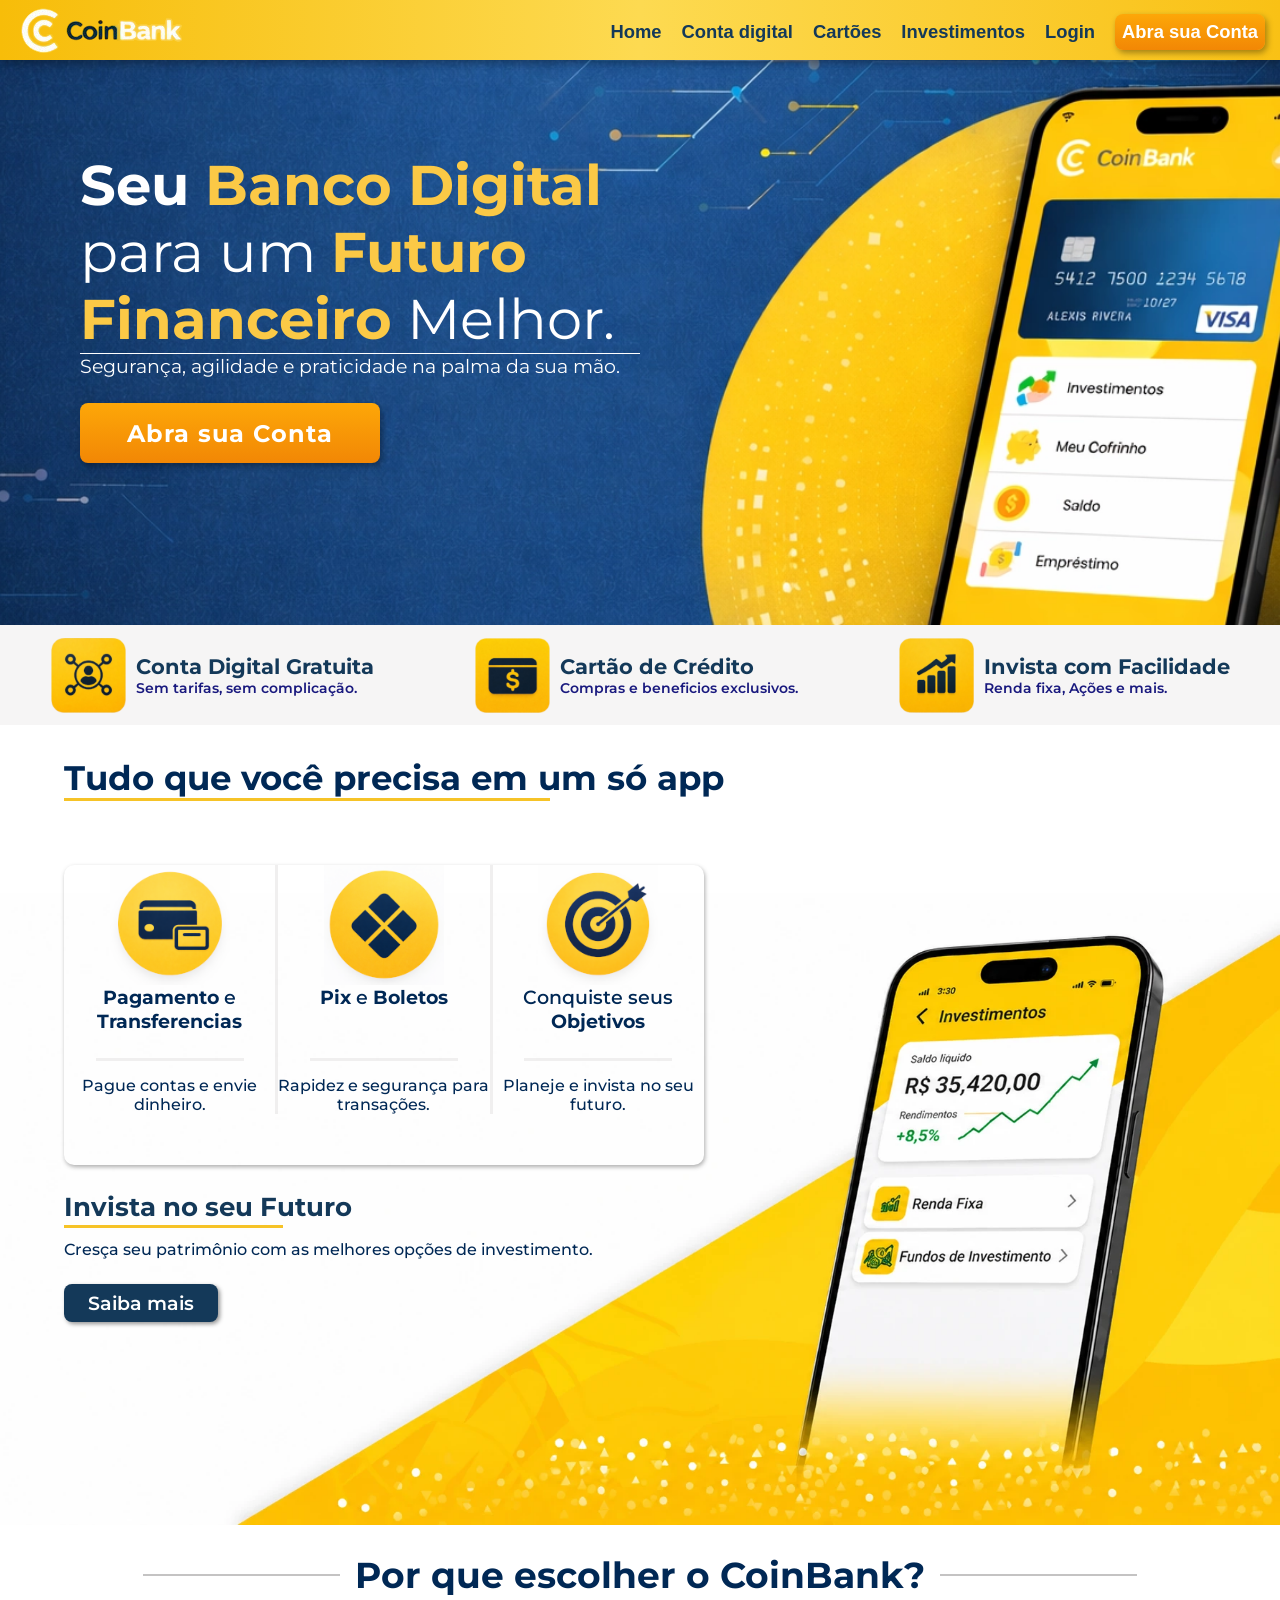
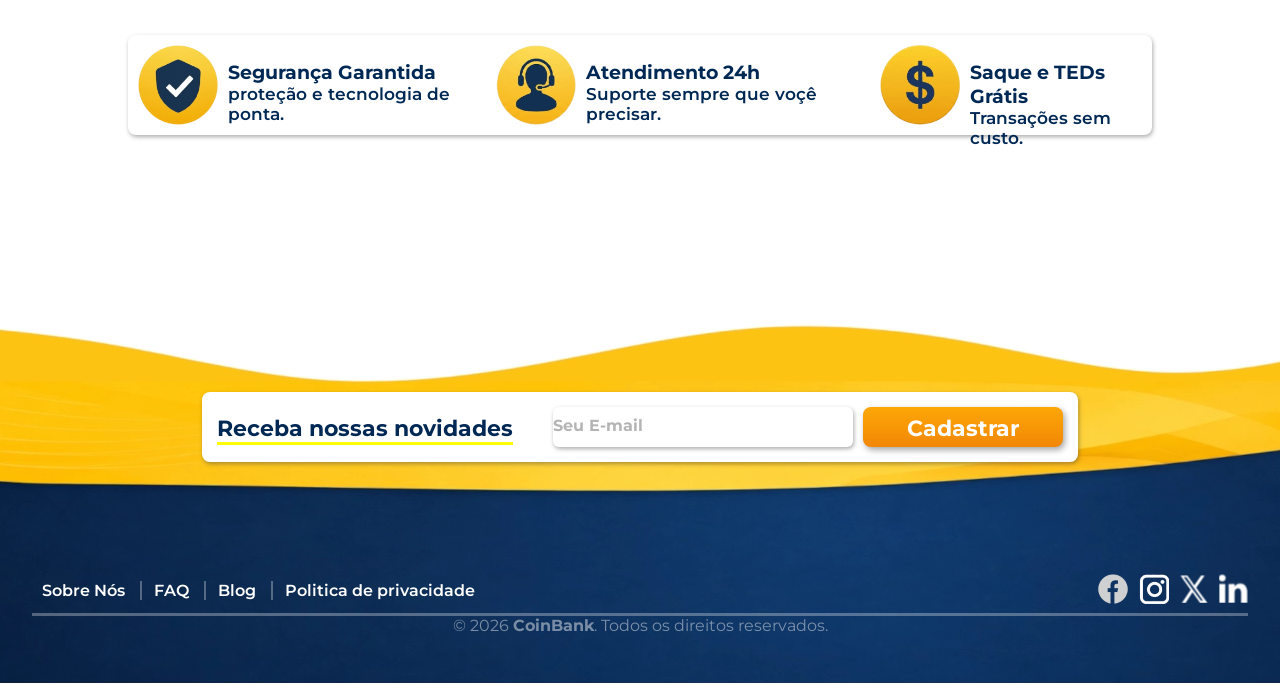
==== index.html @ 4e1cc2b7 "File-optimization-and-responsiveness-for-viewport_(480px)" ====
<!DOCTYPE html>
<html lang="pt-br">

<head>
    <meta charset="UTF-8">
    <meta name="viewport" content="width=device-width, initial-scale=1.0">
    <title>Coin Bank</title>
    <link rel="stylesheet" href="Style.css">
</head>

<body>
    <main>
        <header>
            <img id="logo" src="img/logo.png" alt="Logo">

            <nav>
                <a href="">Home</a>
                <a href="">Conta digital</a>
                <a href="">Cartões</a>
                <a href="">Investimentos</a>
                <a href="">Login</a>
                <a class="botao" href="">Abra sua Conta</a>
            </nav>
        </header>
        <section>
            <div id="secao-1">

                <div id="titulo-principal">
                    <h1 class="titulo_p">Seu <strong>Banco Digital</strong></h1>
                    <p class="titulo_p" id="small">para um <strong>Futuro Financeiro</strong> Melhor.</p>
                    <hr id="linha_titulo-principal">
                    <p id="paragrafo">Segurança, agilidade e praticidade na palma da sua mão.</p>
                    <input type="button" value="Abra sua Conta" class="botao">
                </div>


            </div>
            <div id="agrupamento-vantagens-sc-1">
                <div class="vantagens">
                    <img src="img/Digital_acount.png" alt="" class="imgs">
                    <div class="vantagens-texto">
                        <h2>Conta Digital Gratuita</h2>
                        <p>Sem tarifas, sem complicação.</p>
                    </div>
                </div>
                <div class="vantagens">
                    <img src="img/Card_icon.png" alt="" class="imgs">
                    <div class="vantagens-texto">
                        <h2>Cartão de Crédito</h2>
                        <p>Compras e beneficios exclusivos.</p>
                    </div>
                </div>

                <div class="vantagens">
                    <img src="img/Upward_growth_icon.png" alt="" class="imgs">
                    <div class="vantagens-texto">
                        <h2>Invista com Facilidade</h2>
                        <p>Renda fixa, Ações e mais.</p>
                    </div>
                </div>


            </div>
            <div id="secao_2">

                <div id="titulo_secao-2">
                    <h2>Tudo que você precisa em um só app</h2>
                    <hr class="linha">
                </div>

                <div id="agrupament-vantagens-sc2">
                    <div class="vantagens-secao-2">

                        <img src="img/payment-icon.png" alt="">
                        <h3><strong>Pagamento</strong> e <strong>Transferencias</strong></h3>
                        <hr>
                        <p>Pague contas e envie dinheiro.</p>
                    </div>


                    <div class="vantagens-secao-2" id="vantagem-central_sc-2"> <img src="img/Pix-icon.png" alt="">
                        <h3><strong>Pix</strong> e <strong>Boletos</strong></h3>
                        <hr>
                        <p>Rapidez e segurança para transações.</p>
                    </div>


                    <div class="vantagens-secao-2">
                        <img src="img/goals-icon.png" alt="">
                        <h3>Conquiste seus <strong>Objetivos</strong></h3>
                        <hr>
                        <p>Planeje e invista no seu futuro.</p>
                    </div>
                </div>

                <div id="titulo_inferior_sc-2">
                    <h2> Invista no seu Futuro</h2>
                    <hr class="linha">
                    <p>Cresça seu patrimônio com as melhores opções de investimento. </p>
                </div>

                <input id="botao_sc-2" type="button" value="Saiba mais">

            </div>
            <div id="titulo-sc-3">
                <hr>
                <h2>Por que escolher o CoinBank?</h2>
                <hr>
            </div>
            <div id="last-section">

                <div class="minisecao-3">
                    <img class="img-sc-3" src="img/segurança.png" alt="">

                    <div class="miniseca-3-titulo">
                        <h3>Segurança Garantida</h3>
                        <p>proteção e tecnologia de ponta.</p>
                    </div>

                </div>

                <div class="minisecao-3">
                    <img class="img-sc-3" src="img/atendimento.png" alt="">

                    <div class="miniseca-3-titulo">
                        <h3>Atendimento 24h</h3>
                        <p>Suporte sempre que voçê precisar.</p>
                    </div>

                </div>

                <div class="minisecao-3">
                    <img class="img-sc-3" src="img/saque.png" alt="">

                    <div class="miniseca-3-titulo">
                        <h3>Saque e TEDs Grátis</h3>
                        <p>Transações sem custo.</p>
                    </div>

                </div>

            </div>
        </section>
        <footer>
            <div id="email-registration-for-news">
                <h2>Receba nossas novidades</h2>
                <input type="text" placeholder="Seu E-mail" name="E-mail">
                <input type="button" class="botao" value="Cadastrar">
            </div>

            <div id="about-us">
                <nav id="about-us_institutional">
                    <a href="">Sobre Nós</a>
                    <a href="">FAQ</a>
                    <a href="">Blog</a>
                    <a href="">Politica de privacidade</a>
                </nav>

                <nav id="about-us_icons">
                    <a href=""><img src="img/Facebook-icon.png" alt=""></a>

                    <a href=""><img src="img/instagram-icon.png" alt=""></a>

                    <a href=""><img src="img/X-icon.png" alt=""></a>

                    <a href=""><img src="img/linkedin-icon.png" alt=""></a>
                </nav>
            </div>

            <div id="rights">
                <p>&copy; 2026 <strong>CoinBank</strong>. Todos os direitos reservados.</p>
            </div>

        </footer>
    </main>
</body>

</html>
---- Style.css ----
@charset "UTF-8";

@import url('https://fonts.googleapis.com/css2?family=Montserrat:ital,wght@0,100..900;1,100..900&family=Poppins:ital,wght@0,100;0,200;0,300;0,400;0,500;0,600;0,700;0,800;0,900;1,100;1,200;1,300;1,400;1,500;1,600;1,700;1,800;1,900&display=swap');

* {
    border: none;
    padding: 0px;
    margin: 0px;
    text-decoration: none;
}

header {
    background-image: linear-gradient(to right, #F7BD09, #FDDA51, #F9C115);
    display: flex;
    height: 60px;
    width: 100%;
    flex-direction: row;
    align-items: flex-end;
    font: bolder 1.15em arial, open-sans, sans-serif;
    position: relative;
    box-shadow: 0px 3px 10px rgba(0, 0, 0, 0.367);
}

header>nav {
    display: flex;
    gap: 20px;
    flex-direction: row;
    justify-content: end;
    margin-right: 15px;
}

header>nav>a {
    color: #143959;
    text-decoration: none;
    align-self: last baseline;
    margin-bottom: 10px;

}

.botao {
    background-image: linear-gradient(to top, #F28705, #fda708);
    border-radius: 8px;
    padding: 7px;
    color: white;
    font-weight: bold;
    box-shadow: 2px 3px 6px rgba(0, 0, 0, 0.348);
}

#logo {
    align-self: start;
    margin-right: auto;
    margin-left: 20px;
    align-self: center;
}

#secao-1 {
    background-image: url(img/Fundo1.WebP);
    background-repeat: no-repeat;
    background-size: cover;
    background-position: center;
    height: 565px;
    width: 100%;
    display: flex;
    flex-direction: column;
    flex-wrap: wrap;
    justify-content: center;
}

#titulo-principal {
    display: flex;
    flex-direction: column;
    flex-wrap: nowrap;
    width: 560px;
    height: auto;
    margin-left: 80px;
    margin-bottom: 120px;
    margin-top: 50px;
}

.titulo_p {
    font: bold 3.5em 'Montserrat', 'poppins', sans-serif;
    color: white;
    line-height: 1.2;

}

#small {
    font-weight: 400;
}

.titulo_p>strong {
    color: #FBC946;
    font-weight: bold
}

#paragrafo {
    color: white;
    font: 1.2em 'Montserrat', 'poppins', sans-serif;
}

#linha_titulo-principal {
    background-color: white;
    width: 100%;
    height: 1px;
}

#titulo-principal>input {
    font: bold 1.5em 'Montserrat', 'poppins', sans-serif;
    width: 300px;
    height: 60px;
    margin-top: 25px;
    letter-spacing: 1px;
}

#agrupamento-vantagens-sc-1 {
    /*agrupamento-vantagens-sc-1 = refers to the small grouping of advantages in section 1, located just below the background*/
    background-color: rgba(225, 221, 221, 0.291);
    width: auto;
    height: 100px;
    display: flex;
    flex-wrap: nowrap;
    flex-direction: row;
    align-items: center;
    align-content: center;
    justify-content: space-around;
    margin: auto;
}

.imgs {
    width: 75px;
    height: 75px;

}

.vantagens {
    /*vantagens refers to each item positioned within the flexbox agrupamento-vantagens-sc-1  */
    display: flex;
    flex-direction: colum;
    flex-wrap: nowrap;
    align-items: center;
    gap: 10px;

}

.vantagens>div>h2 {
    font: bolder 1.3em 'Montserrat', 'poppins', sans-serif;
    color: #143959;
    align-self: first baseline;

}

.vantagens>div>p {
    color: rgba(25, 25, 126);
    font: 600 0.9em 'Montserrat', 'poppins', sans-serif;

}

#secao_2 {
    background-image: url(img/fundo2.1.WebP);
    font: 1em 'Montserrat', 'poppins', sans-serif;
    background-repeat: no-repeat;
    background-position: right bottom;
    background-size: contain;
    display: flex;
    flex-direction: column;
    width: 100%;
    height: 800px;
}

#titulo_secao-2 {
    font: bold 1.4em 'Montserrat', 'poppins', sans-serif;
    color: #002855;
    margin-top: 2.5%;
    margin-bottom: 5%;
    margin-left: 5%;
}

.linha {
    height: 3px;
    background-color: #f6c327;
    width: 40%;

}

.vantagens-secao-2 {
    /* refers to the items in #agrupament-vantagens-sc2 */
    display: flex;
    flex-wrap: nowrap;
    flex-direction: column;
    align-items: center;
    flex: 1;
    max-width: 245px;
    max-height: 300px;
    text-align: center;
}

#vantagem-central_sc-2 {
    border-left: 3px solid rgba(198, 194, 194, 0.261);
    border-right: 3px solid rgba(198, 194, 194, 0.261);


}

.vantagens-secao-2>img {
    max-width: 120px;
    max-height: 120px;

}

.vantagens-secao-2>h3 {
    color: #002855;
    font-weight: 550;
    font-size: 1.2em;
    min-height: 3em;
}

.vantagens-secao-2>h3>strong {
    font-weight: bold;
}

.vantagens-secao-2>hr {
    height: 3px;
    width: 70%;
    background-color: rgba(198, 194, 194, 0.261);
    margin-top: 15px;
    margin-bottom: 15px;
}

.vantagens-secao-2>p {
    color: #002855;
    font-weight: 500;
    font-size: 1em;

}

#agrupament-vantagens-sc2 {
    display: flex;
    flex-wrap: nowrap;
    flex-direction: row;
    justify-content: space-evenly;
    box-shadow: 1px 2px 4px rgba(61, 61, 61, 0.42);
    width: 50%;
    height: 300px;
    align-items: flex-start;
    margin-left: 5%;
    border-radius: 10px;
}

#titulo_inferior_sc-2 {
    margin-left: 5%;
    margin-top: 2%;
}

#titulo_inferior_sc-2>h2 {
    font: bold 1.6em 'Montserrat', 'poppins', sans-serif;
    color: #143959;

}

#titulo_inferior_sc-2>hr {
    width: 18%;
    margin-top: 3px;
    border-bottom: 3px;

}

#titulo_inferior_sc-2>p {
    color: #002855;
    font-weight: 500;
    font-size: 1em;
    margin-top: 1%;
    margin-bottom: 1%;

}

#botao_sc-2 {
    width: 12%;
    height: 4.8%;
    background-color: #143959;
    color: white;
    font: 600 1.2em 'Montserrat', 'poppins', sans-serif;
    border-radius: 8px;
    margin-left: 5%;
    margin-top: 1%;
    box-shadow: 2px 2px 4px rgba(0, 0, 0, 0.421);
}

/* this is where section 3 begins*/

#titulo-sc-3 {
    font: 600 1.5em 'Montserrat', 'poppins', sans-serif;
    display: flex;
    width: 80%;
    height: 100px;
    justify-content: center;
    align-items: center;
    color: #002855;
    margin: auto;
}

#titulo-sc-3::before,
#titulo-sc-3::after {
    content: "";
    flex: 1;
    height: 2px;
    background-color: rgba(81, 78, 78, 0.338);
    margin: 0 15px;
}

.img-sc-3 {
    max-height: 80px;
    max-width: 80px;
}

#last-section {
    display: flex;
    flex-direction: row;
    max-width: 80%;
    max-height: 120px;
    margin: auto;
    background-color: rgb(255, 255, 255);
    justify-content: space-around;
    border-radius: 8px;
    box-shadow: 1px 2px 4px rgba(61, 61, 61, 0.42);
    margin-top: 10px;
    margin-bottom: 150px;
}

.minisecao-3 {
    display: flex;
    flex-direction: row;
    align-items: center;
    padding: 10px;
}

.miniseca-3-titulo {
    display: flex;
    flex-direction: column;
    align-items: flex-start;
    justify-content: space-around;
    height: 50px;
    margin-left: 10px;
}

.miniseca-3-titulo>h3 {
    color: #002855;
    font: 700 1.2em 'Montserrat', 'poppins', sans-serif;
}

.miniseca-3-titulo>p {
    color: #002855;
    font: 600 1.05em 'Montserrat', 'poppins', sans-serif;

}

#email-registration-for-news {
    display: flex;
    flex-direction: row;
    justify-content: space-around;
    align-items: center;
    margin: auto;
    max-width: 1000px;
    height: 70px;
    border-radius: 8px;
    background-color: white;
    box-shadow: 1px 2px 4px rgba(61, 61, 61, 0.42);
    margin: auto;
    gap: 10px;
    padding-left: 15px;
    padding-right: 15px;

}

#email-registration-for-news>input[type="button"] {
    width: 200px;
    height: 40px;
    font: 700 1.4em 'Montserrat', 'poppins', sans-serif;
}

#email-registration-for-news>input[type="text"] {
    width: 300px;
    height: 40px;
    box-shadow: 1px 2px 4px rgba(61, 61, 61, 0.42);
    border-radius: 6px;
}

#email-registration-for-news>input[type="text"]::placeholder {
    font: 700 1.2em 'Montserrat', 'poppins', sans-serif;
    color: rgba(128, 128, 128, 0.592);

}

#email-registration-for-news>h2 {
    font: 700 1.4em 'Montserrat', 'poppins', sans-serif;
    color: #002855;
    border-bottom: 3.5px solid yellow;
    margin-right: 30px;
    margin-top: 5px;


}

footer {
    background-image: url(img/rodape-background.WebP);
    display: flex;
    flex-direction: column;
    align-items: center;
    width: 100%;
    min-height: 400px;
    background-repeat: no-repeat;
    background-position: center top;
    background-size: cover;
}

#about-us {
    display: flex;
    flex-direction: row;
    width: 95%;
    height: 45px;
    font: 600 1em 'Montserrat', 'poppins', sans-serif;
    border-bottom: 3px solid rgba(255, 255, 255, 0.3);
    gap: 30px;
    justify-content: space-between;
    align-items: center;


}

#about-us_institutional {
    display: flex;
    flex-direction: row;
    gap: 12px;
    white-space: nowrap;
    margin-left: 10px;
}

#about-us_institutional>a {
    font: 600 1em 'Montserrat', 'poppins', sans-serif;
    color: white;
    border-right: 2px solid rgba(255, 255, 255, 0.3);
    padding-right: 15px;

}

#about-us_institutional>a:last-child {
    border-right: none;
    padding: 0%;
}


#about-us_icons {
    display: flex;
    width: 150px;
    align-items: center;
    justify-content: space-between;



}

#rights {
    font: 400 1em 'Montserrat', 'poppins', sans-serif;
    color: rgba(255, 255, 255, 0.45);
    margin-bottom: 50px;

}

/* ================================================
   MOBILE FIRST / AJUSTE PARA CELULARES (Até 480px)
   ================================================ */

@media (max-width: 480px) {}
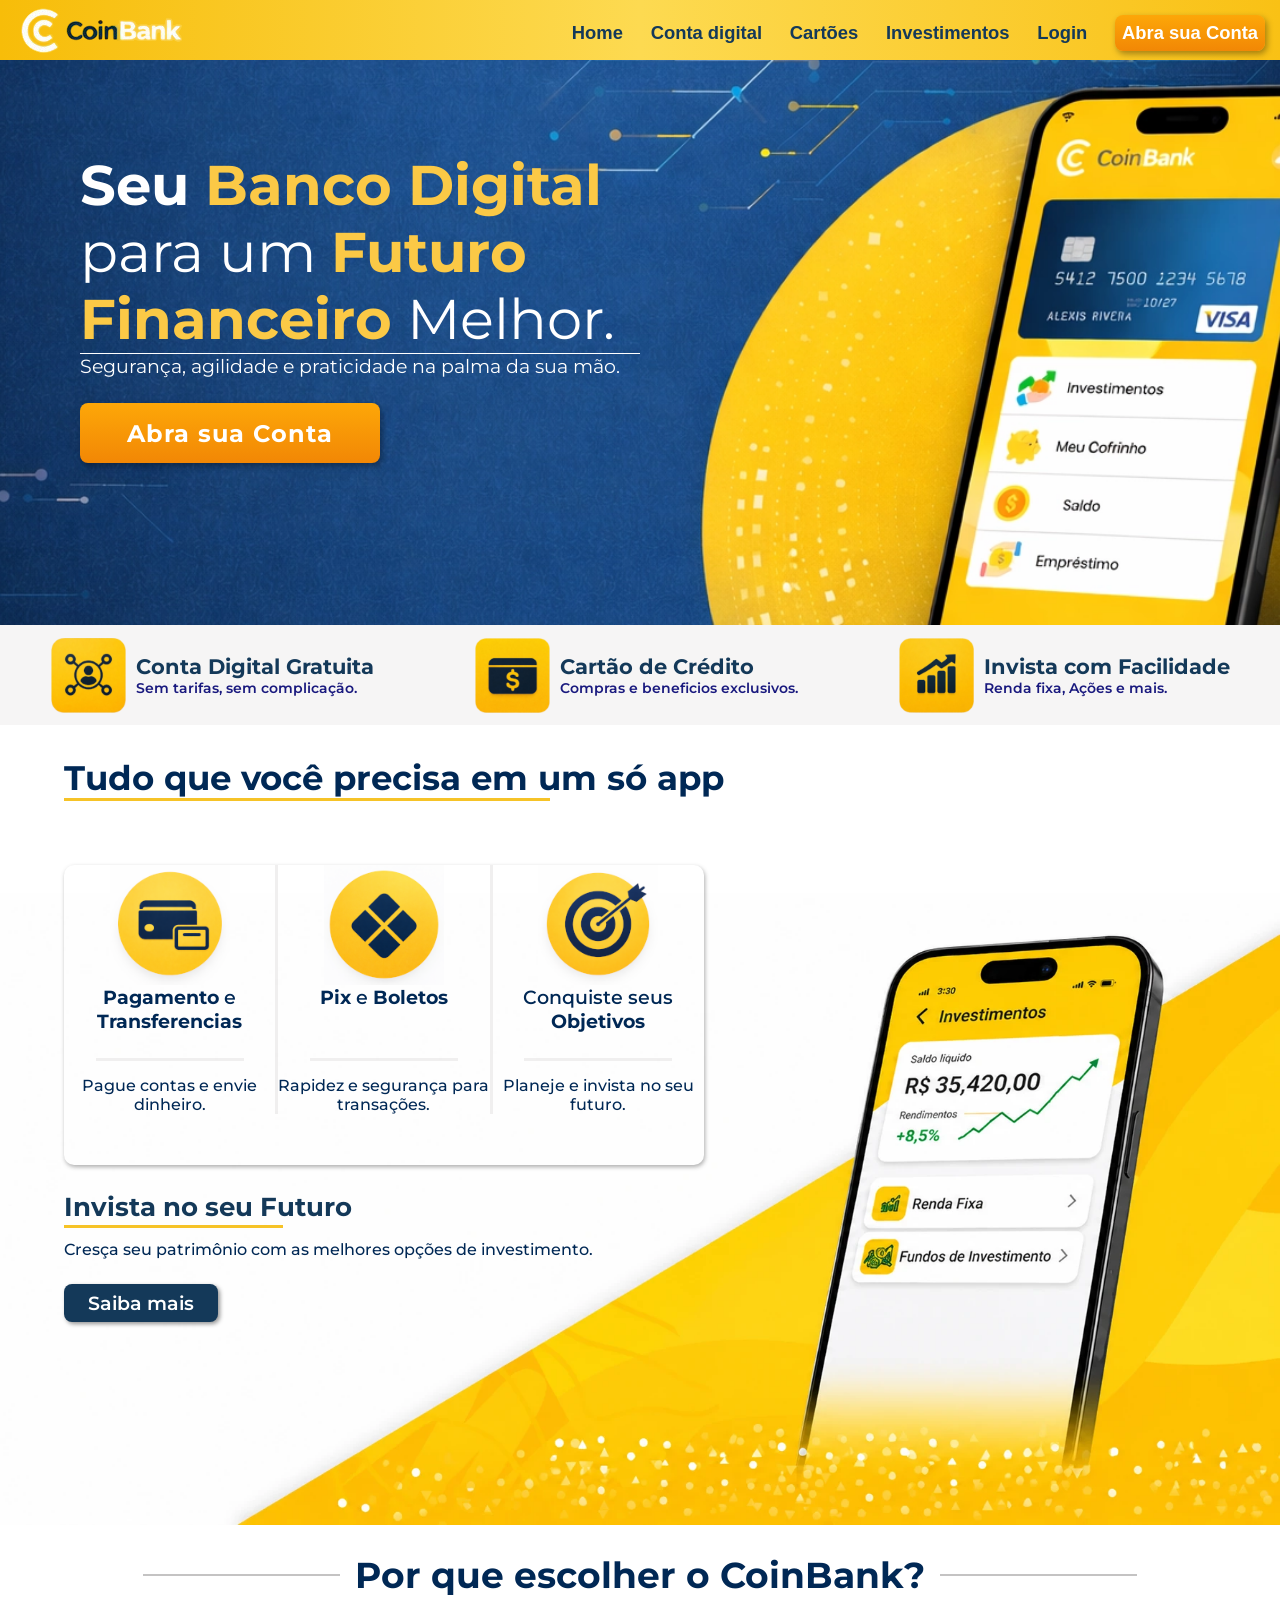
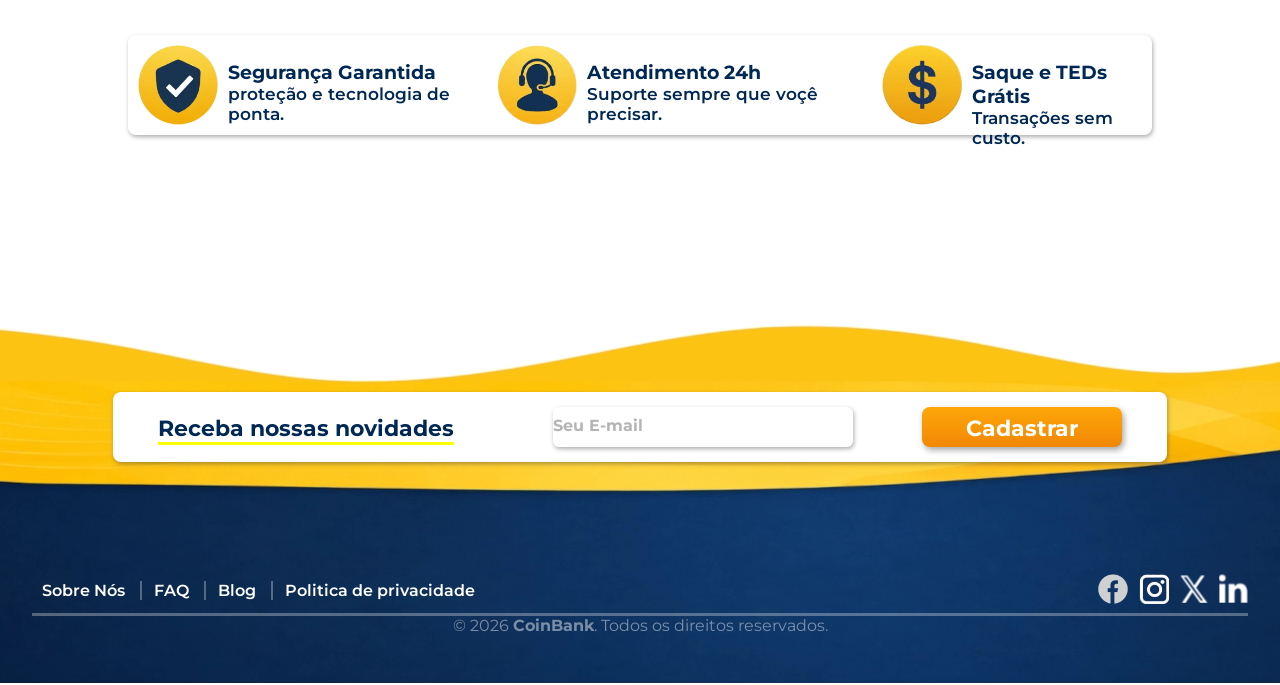
==== commit db060d2c: "Updating_the responsive_header" ====
--- a/index.html
+++ b/index.html
@@ -13,7 +13,15 @@
         <header>
             <img id="logo" src="img/logo.png" alt="Logo">
 
-            <nav>
+            <button class="hamburguer_menu" aria-label="Abrir Menu">
+
+                <span> </span>
+                <span> </span>
+                <span> </span>
+
+            </button>
+
+            <nav id="header_menu">
                 <a href="">Home</a>
                 <a href="">Conta digital</a>
                 <a href="">Cartões</a>
--- a/Style.css
+++ b/Style.css
@@ -9,24 +9,48 @@
     text-decoration: none;
 }
 
+body {
+    width: 100%;
+}
+
 header {
     background-image: linear-gradient(to right, #F7BD09, #FDDA51, #F9C115);
     display: flex;
     height: 60px;
     width: 100%;
-    flex-direction: row;
-    align-items: flex-end;
+    flex-wrap: nowrap;
+    flex-direction: row;
+    align-items: center;
     font: bolder 1.15em arial, open-sans, sans-serif;
-    position: relative;
     box-shadow: 0px 3px 10px rgba(0, 0, 0, 0.367);
 }
 
-header>nav {
-    display: flex;
-    gap: 20px;
+.hamburguer_menu {
+    display: none;
+    flex-direction: column;
+    justify-content: space-around;
+    width: 30px;
+    height: 25px;
+    background-color: transparent;
+    cursor: pointer;
+
+}
+
+.hamburguer_menu>span {
+    width: 100%;
+    height: 5px;
+    background-color: rgb(255, 0, 0);
+    border-radius: 2px;
+}
+
+#header_menu {
+    display: flex;
+    gap: 5%;
     flex-direction: row;
     justify-content: end;
     margin-right: 15px;
+    margin-top: 15px;
+
 }
 
 header>nav>a {
@@ -34,7 +58,7 @@
     text-decoration: none;
     align-self: last baseline;
     margin-bottom: 10px;
-
+    white-space: nowrap;
 }
 
 .botao {
@@ -58,7 +82,7 @@
     background-repeat: no-repeat;
     background-size: cover;
     background-position: center;
-    height: 565px;
+    min-height: 565px;
     width: 100%;
     display: flex;
     flex-direction: column;
@@ -315,7 +339,8 @@
 #last-section {
     display: flex;
     flex-direction: row;
-    max-width: 80%;
+    flex-wrap: nowrap;
+    width: 80%;
     max-height: 120px;
     margin: auto;
     background-color: rgb(255, 255, 255);
@@ -330,7 +355,7 @@
     display: flex;
     flex-direction: row;
     align-items: center;
-    padding: 10px;
+    padding: 10px 0px 10px 10px;
 }
 
 .miniseca-3-titulo {
@@ -359,7 +384,7 @@
     justify-content: space-around;
     align-items: center;
     margin: auto;
-    max-width: 1000px;
+    width: 80%;
     height: 70px;
     border-radius: 8px;
     background-color: white;
@@ -469,4 +494,42 @@
    MOBILE FIRST / AJUSTE PARA CELULARES (Até 480px)
    ================================================ */
 
-@media (max-width: 480px) {}+@media (max-width: 480px) {
+    header {
+        min-width: 45px;
+        color: #002855;
+        width: 100%;
+        font-size: 1pem;
+
+    }
+
+    .hamburguer_menu {
+        display: flex;
+        margin-right: 10px;
+    }
+
+    #header_menu {
+        display: none;
+    }
+
+    #titulo-principal {
+        width: 100%;
+    }
+
+    #last-section {
+        display: none;
+    }
+
+    .imgs {
+        width: 30px;
+        height: 30px;
+    }
+
+    #about-us_icons {
+        display: none;
+    }
+
+    #titulo-principal {
+        width: 100px;
+    }
+}
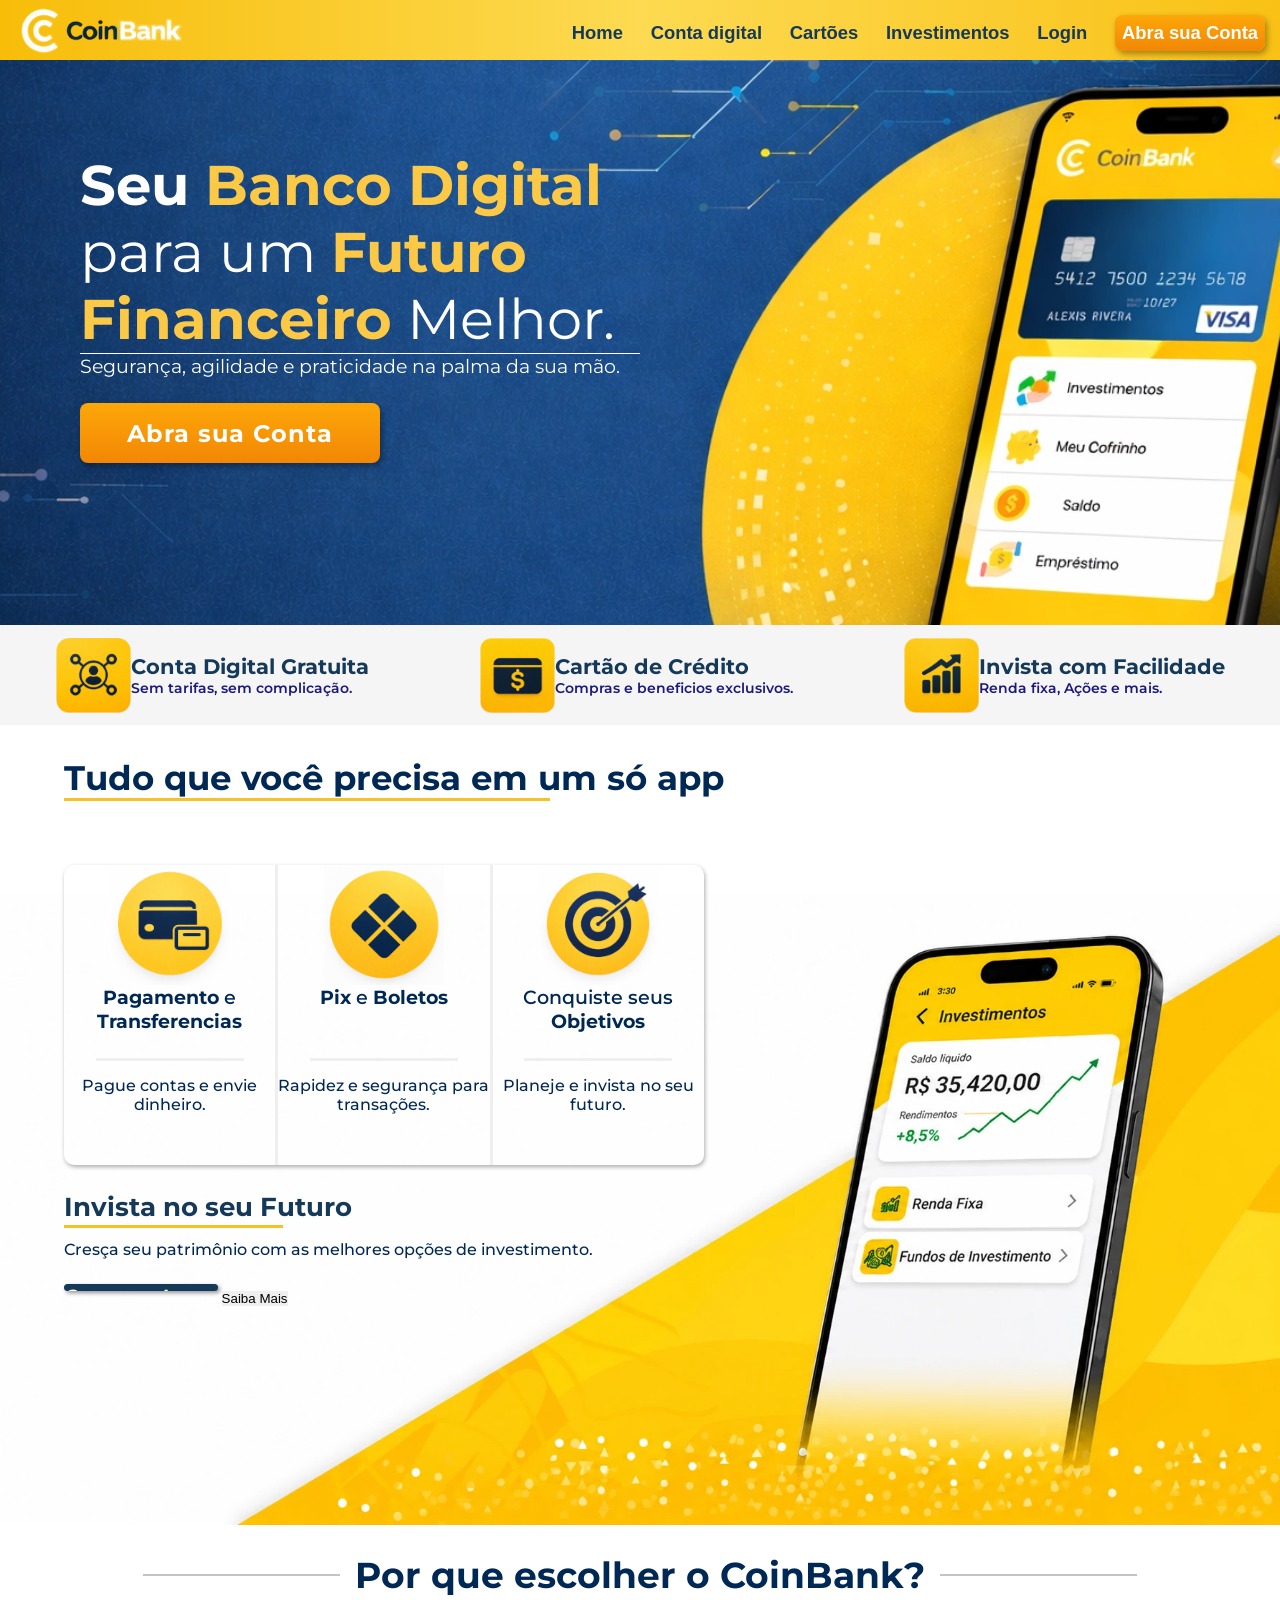
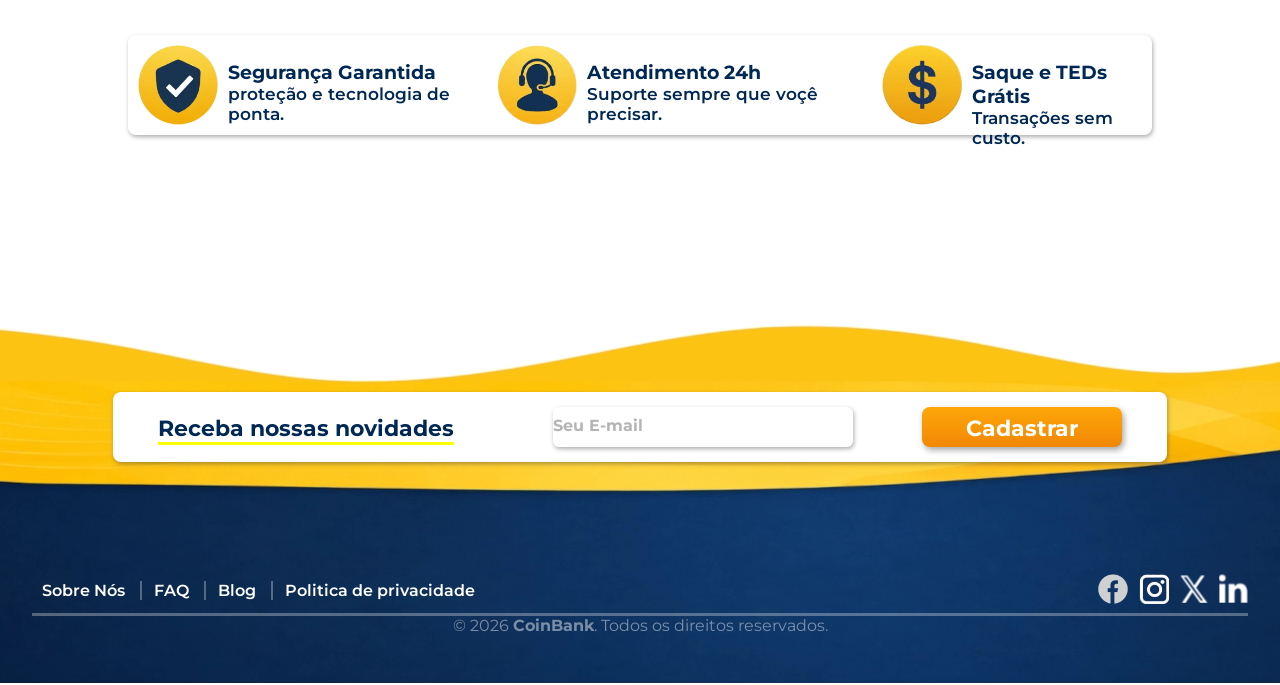
==== commit bf5e5558: "Updating_section_2_mobile_version_(480px)" ====
--- a/index.html
+++ b/index.html
@@ -6,6 +6,7 @@
     <meta name="viewport" content="width=device-width, initial-scale=1.0">
     <title>Coin Bank</title>
     <link rel="stylesheet" href="Style.css">
+
 </head>
 
 <body>
@@ -13,7 +14,7 @@
         <header>
             <img id="logo" src="img/logo.png" alt="Logo">
 
-            <button class="hamburguer_menu" aria-label="Abrir Menu">
+            <button class="hamburguer_menu" id="btn-hamburguer" aria-label="Abrir Menu">
 
                 <span> </span>
                 <span> </span>
@@ -21,7 +22,7 @@
 
             </button>
 
-            <nav id="header_menu">
+            <nav id="header_links">
                 <a href="">Home</a>
                 <a href="">Conta digital</a>
                 <a href="">Cartões</a>
@@ -73,7 +74,7 @@
 
                 <div id="titulo_secao-2">
                     <h2>Tudo que você precisa em um só app</h2>
-                    <hr class="linha">
+                    <hr class="linha" id="line_section_2">
                 </div>
 
                 <div id="agrupament-vantagens-sc2">
@@ -100,15 +101,18 @@
                         <p>Planeje e invista no seu futuro.</p>
                     </div>
                 </div>
+                <div id="Background_2_android">
 
-                <div id="titulo_inferior_sc-2">
-                    <h2> Invista no seu Futuro</h2>
-                    <hr class="linha">
-                    <p>Cresça seu patrimônio com as melhores opções de investimento. </p>
+                    <div id="titulo_inferior_sc-2">
+                        <h2> Invista no seu Futuro</h2>
+                        <hr class="linha">
+                        <p>Cresça seu patrimônio com as melhores opções de investimento. </p>
+
+                    </div>
+                    <input id="botao_sc-2" type="button" value="Começar Agora">
+                    <input id="botao2_sc-2" type="button" value="Saiba Mais">
+
                 </div>
-
-                <input id="botao_sc-2" type="button" value="Saiba mais">
-
             </div>
             <div id="titulo-sc-3">
                 <hr>
@@ -181,6 +185,7 @@
 
         </footer>
     </main>
+    <script src="script.js"></script>
 </body>
 
 </html>
--- a/Style.css
+++ b/Style.css
@@ -43,7 +43,7 @@
     border-radius: 2px;
 }
 
-#header_menu {
+#header_links {
     display: flex;
     gap: 5%;
     flex-direction: row;
@@ -82,7 +82,7 @@
     background-repeat: no-repeat;
     background-size: cover;
     background-position: center;
-    min-height: 565px;
+    height: 565px;
     width: 100%;
     display: flex;
     flex-direction: column;
@@ -159,10 +159,9 @@
 .vantagens {
     /*vantagens refers to each item positioned within the flexbox agrupamento-vantagens-sc-1  */
     display: flex;
-    flex-direction: colum;
+    flex-direction: row;
     flex-wrap: nowrap;
     align-items: center;
-    gap: 10px;
 
 }
 
@@ -213,8 +212,8 @@
     flex-direction: column;
     align-items: center;
     flex: 1;
-    max-width: 245px;
-    max-height: 300px;
+    width: 245px;
+    height: 300px;
     text-align: center;
 }
 
@@ -226,8 +225,8 @@
 }
 
 .vantagens-secao-2>img {
-    max-width: 120px;
-    max-height: 120px;
+    width: 120px;
+    height: 120px;
 
 }
 
@@ -264,7 +263,7 @@
     justify-content: space-evenly;
     box-shadow: 1px 2px 4px rgba(61, 61, 61, 0.42);
     width: 50%;
-    height: 300px;
+    height: auto;
     align-items: flex-start;
     margin-left: 5%;
     border-radius: 10px;
@@ -496,34 +495,267 @@
 
 @media (max-width: 480px) {
     header {
-        min-width: 45px;
         color: #002855;
+        font-size: 1em;
+        height: 50px;
+    }
+
+    .hamburguer_menu {
+        display: flex;
+        margin-right: 10px;
+
+    }
+
+    #header_links {
+        display: none;
+        position: absolute;
+        left: 0;
         width: 100%;
-        font-size: 1pem;
-
-    }
-
-    .hamburguer_menu {
-        display: flex;
-        margin-right: 10px;
-    }
-
-    #header_menu {
-        display: none;
+        flex-direction: column;
+        background-color: #002855;
+        align-items: center;
+        padding: 20px 0px;
+        gap: 20px;
+        z-index: 1000;
+
+
+    }
+
+    #header_links.ativo {
+        display: flex;
+    }
+
+    #secao-1 {
+        background-image: url(img/Background_1-Phone.Webp);
+        height: 320px;
+        width: 100%;
+        background-size: cover;
+        background-position: center bottom;
+        display: flex;
+        flex-wrap: wrap;
+        flex-direction: column;
+        justify-content: flex-start;
+        align-items: flex-start;
     }
 
     #titulo-principal {
         width: 100%;
-    }
+        height: auto;
+        margin-left: 3%;
+        display: flex;
+        flex-direction: column;
+    }
+
+    .titulo_p {
+        font: bold 1.6em 'Montserrat', 'poppins', sans-serif;
+        color: white;
+        line-height: 1.2;
+        height: auto;
+        width: 250px;
+    }
+
+    #small {
+        font-weight: 450;
+    }
+
+    .titulo_p>strong {
+        color: #FBC946;
+        font-weight: bold
+    }
+
+    #paragrafo {
+        color: white;
+        font: 400 1em 'Montserrat', 'poppins', sans-serif;
+        width: 250px;
+        margin-top: 5px;
+
+    }
+
+    #linha_titulo-principal {
+        background-color: white;
+        width: 240%;
+        height: 1.5px;
+    }
+
+    #titulo-principal>input {
+        font: bold 0.8em 'Montserrat', 'poppins', sans-serif;
+        width: 120%;
+        height: 20%;
+        margin-top: 15px;
+        letter-spacing: 0px;
+    }
+
+    #agrupamento-vantagens-sc-1 {
+        display: flex;
+        width: 94%;
+        height: 40%;
+        margin: auto;
+        background-color: white;
+        border-radius: 10px;
+        margin-top: -8%;
+        box-shadow: 1px 1px 3px rgba(0, 0, 0, 0.361);
+
+
+    }
+
+    .vantagens {
+        display: flex;
+        flex-direction: row;
+        flex-wrap: nowrap;
+        align-items: center;
+        gap: 5px;
+        padding: 5px 0px 0px 5px;
+    }
+
+    .vantagens>div>h2 {
+        font: bolder 0.6em 'Montserrat', 'poppins', sans-serif;
+    }
+
+    .vantagens>div>p {
+        font: 600 0.5em 'Montserrat', 'poppins', sans-serif;
+
+    }
+
+    .imgs {
+        width: 35px;
+        height: 35px;
+    }
+
+    #secao_2 {
+        width: 100%;
+        display: flex;
+        flex-direction: column;
+        height: 30%;
+        background: none;
+        align-content: space-evenly;
+    }
+
+    #titulo_secao-2 {
+        font-size: 0.7em;
+        margin-left: auto;
+        margin-right: auto;
+        margin-top: 15px;
+    }
+
+    #Background_2_android {
+        background-image: url(img/Background_2_android_version.Webp);
+        background-repeat: no-repeat;
+        background-position: bottom right;
+        background-size: contain;
+        display: flex;
+        flex-direction: column;
+        align-content: start;
+        height: 200px;
+        border-radius: 10px;
+        width: 94%;
+        margin: auto;
+        margin-top: 25px;
+        box-shadow: 1px 1.3px 4px rgba(0, 0, 0, 0.361);
+    }
+
+    #titulo_inferior_sc-2 {
+        margin-top: 10%;
+    }
+
+    #titulo_inferior_sc-2>h2 {
+        font-size: 1em;
+    }
+
+    #titulo_inferior_sc-2>hr {
+        width: 43%;
+
+    }
+
+    #titulo_inferior_sc-2>p {
+        font-size: 0.7em;
+        height: 15%;
+        width: 60%;
+    }
+
+    #botao_sc-2 {
+        height: 13%;
+        width: 18%;
+        font-size: 0.6em;
+        border-radius: 5px;
+        background-image: linear-gradient(to top, #F28705, #fda708);
+    }
+
+
+
+
+
+
+
+
+
+    #line_section_2 {
+        width: 98%;
+        margin: auto;
+    }
+
+    #agrupament-vantagens-sc2 {
+        width: 94%;
+        margin-left: auto;
+        margin-right: auto;
+        height: auto;
+        display: flex;
+        justify-content: space-between;
+        gap: 15px;
+    }
+
+    .vantagens-secao-2>img {
+        width: 50px;
+        height: 50px;
+    }
+
+    .vantagens-secao-2 {
+        box-shadow: 1px 1px 3px rgba(0, 0, 0, 0.361);
+        height: 150px;
+    }
+
+    .vantagens-secao-2>hr {
+        display: none;
+    }
+
+    .vantagens-secao-2>h3 {
+        font-size: 0.7em;
+    }
+
+    .vantagens-secao-2>p {
+        font-size: 0.6em;
+
+    }
+
+    #vantagem-central_sc-2 {
+        border: none;
+    }
+
+
+
+
+
+
+
+
+
+
+
+
+
+
+
+
+
+
+
+
+
+
 
     #last-section {
         display: none;
     }
 
-    .imgs {
-        width: 30px;
-        height: 30px;
-    }
 
     #about-us_icons {
         display: none;
@@ -532,4 +764,8 @@
     #titulo-principal {
         width: 100px;
     }
+
+    #email-registration-for-news>input[type="button"] {
+        width: 0px;
+    }
 }
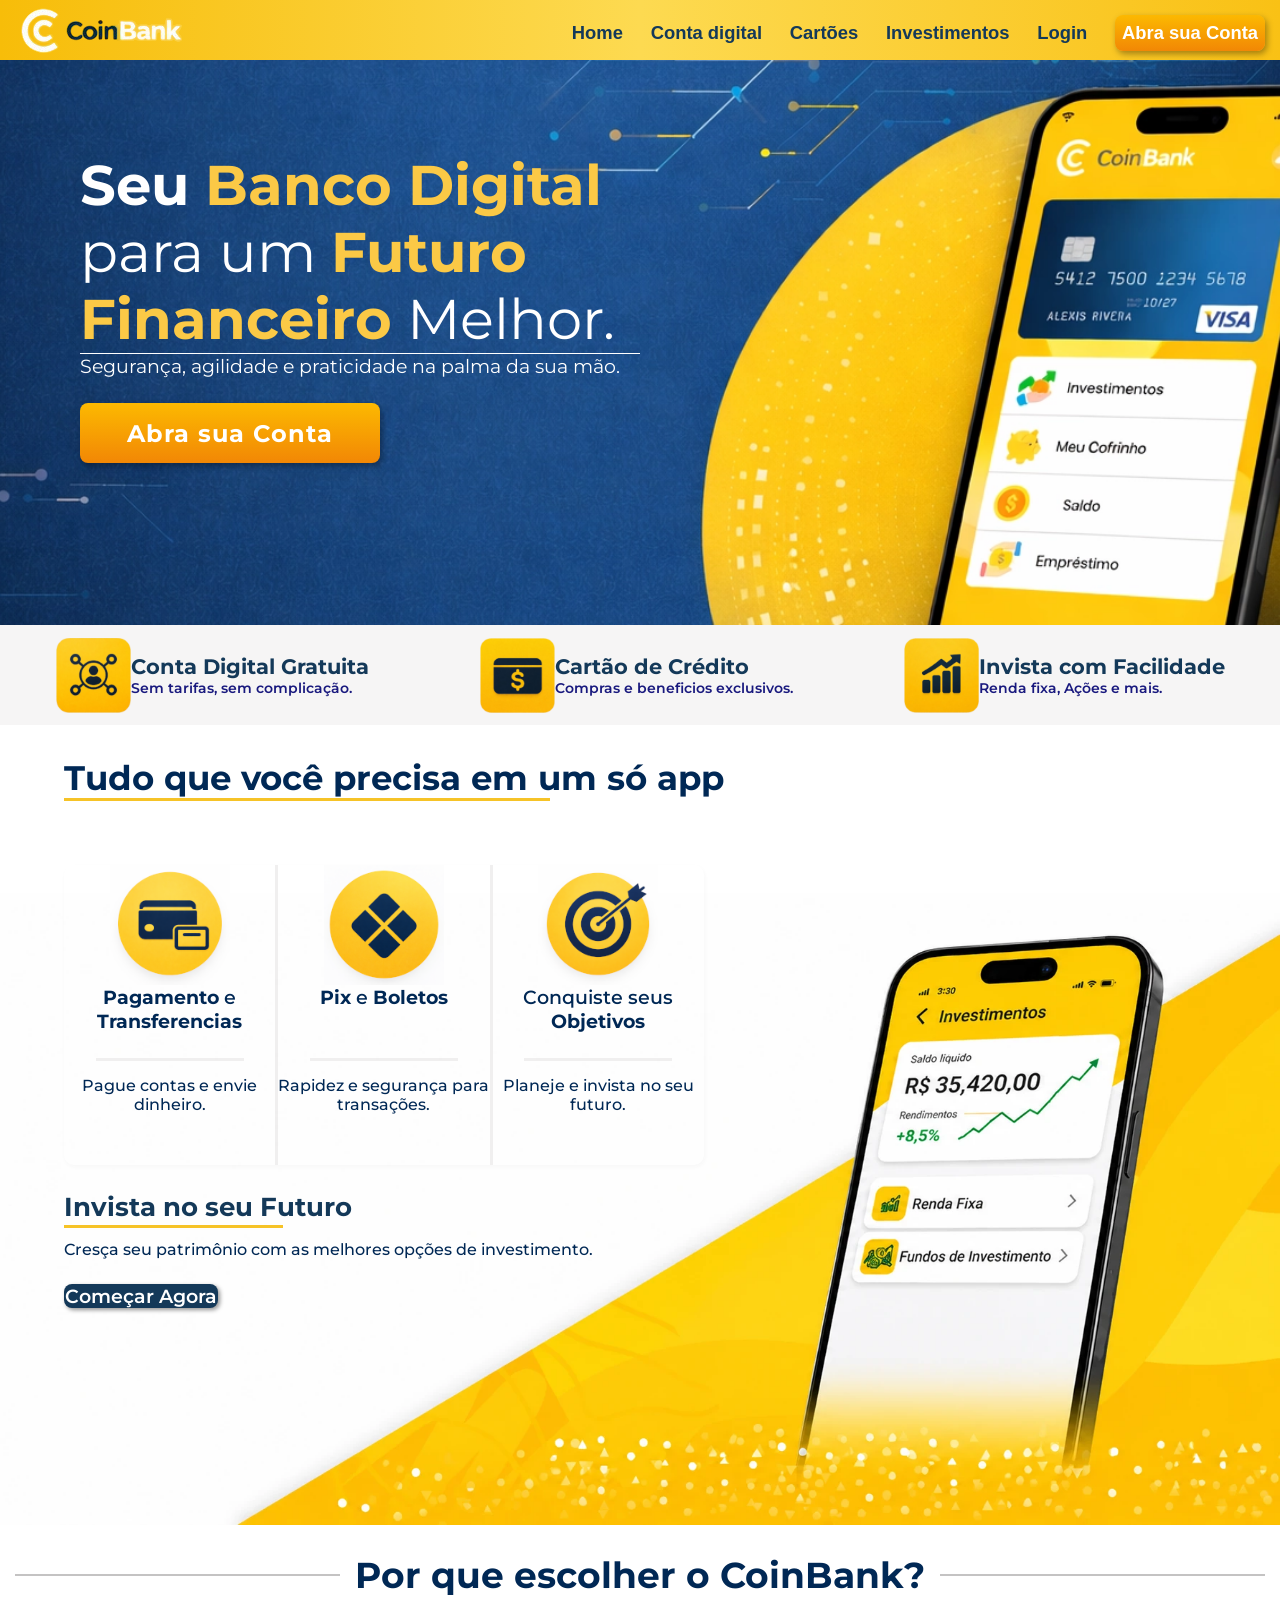
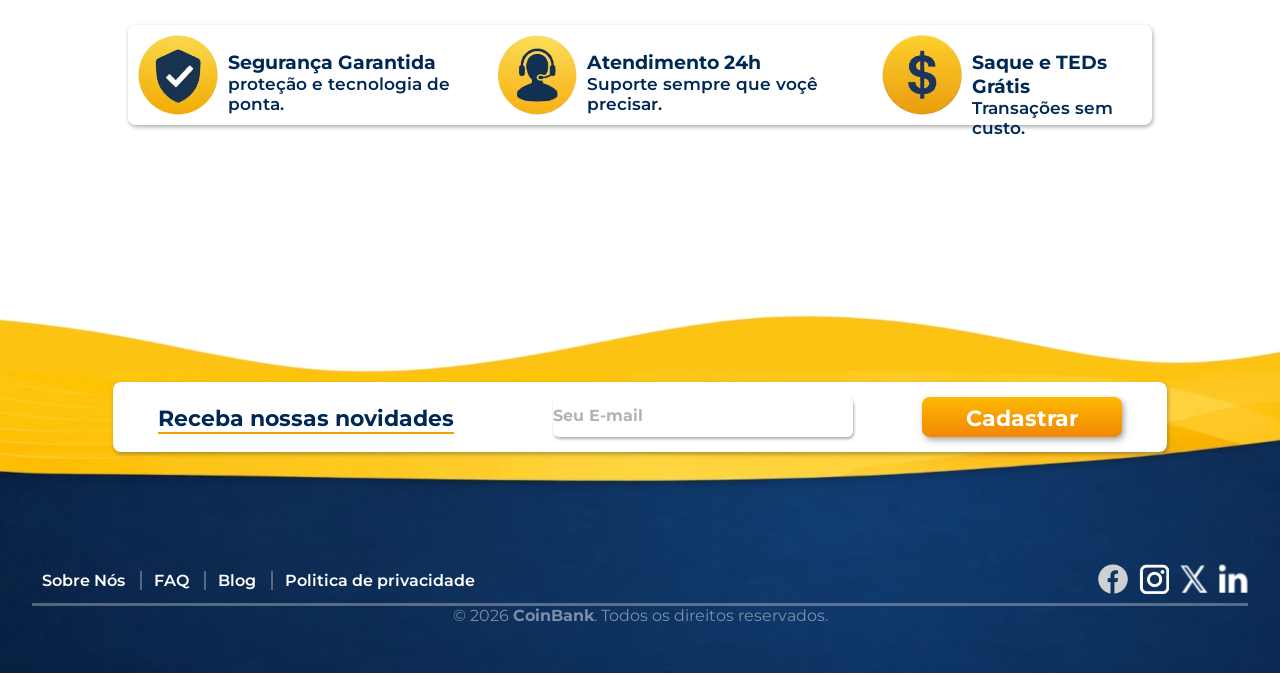
==== commit 194462a5: "Updating_section-3_Mobile_version(480px)" ====
--- a/index.html
+++ b/index.html
@@ -109,8 +109,10 @@
                         <p>Cresça seu patrimônio com as melhores opções de investimento. </p>
 
                     </div>
-                    <input id="botao_sc-2" type="button" value="Começar Agora">
-                    <input id="botao2_sc-2" type="button" value="Saiba Mais">
+                    <div id="buttons_sc_2">
+                        <input id="botao_sc-2" class="andro_button" type="button" value="Começar Agora">
+                        <input id="botao2_sc-2" class="andro_button" type="button" value="Saiba Mais">
+                    </div>
 
                 </div>
             </div>
--- a/Style.css
+++ b/Style.css
@@ -62,7 +62,7 @@
 }
 
 .botao {
-    background-image: linear-gradient(to top, #F28705, #fda708);
+    background-image: linear-gradient(to top, #F28705, #FCB901);
     border-radius: 8px;
     padding: 7px;
     color: white;
@@ -261,7 +261,7 @@
     flex-wrap: nowrap;
     flex-direction: row;
     justify-content: space-evenly;
-    box-shadow: 1px 2px 4px rgba(61, 61, 61, 0.42);
+    box-shadow: 1px 2px 4px rgba(61, 61, 61, 0.035);
     width: 50%;
     height: auto;
     align-items: flex-start;
@@ -298,7 +298,7 @@
 
 #botao_sc-2 {
     width: 12%;
-    height: 4.8%;
+    height: 28%;
     background-color: #143959;
     color: white;
     font: 600 1.2em 'Montserrat', 'poppins', sans-serif;
@@ -308,12 +308,16 @@
     box-shadow: 2px 2px 4px rgba(0, 0, 0, 0.421);
 }
 
+#botao2_sc-2 {
+    display: none;
+}
+
 /* this is where section 3 begins*/
 
 #titulo-sc-3 {
     font: 600 1.5em 'Montserrat', 'poppins', sans-serif;
     display: flex;
-    width: 80%;
+    width: 100%;
     height: 100px;
     justify-content: center;
     align-items: center;
@@ -346,7 +350,6 @@
     justify-content: space-around;
     border-radius: 8px;
     box-shadow: 1px 2px 4px rgba(61, 61, 61, 0.42);
-    margin-top: 10px;
     margin-bottom: 150px;
 }
 
@@ -404,7 +407,7 @@
 #email-registration-for-news>input[type="text"] {
     width: 300px;
     height: 40px;
-    box-shadow: 1px 2px 4px rgba(61, 61, 61, 0.42);
+    box-shadow: 1px 2px 3px rgba(61, 61, 61, 0.42);
     border-radius: 6px;
 }
 
@@ -417,7 +420,7 @@
 #email-registration-for-news>h2 {
     font: 700 1.4em 'Montserrat', 'poppins', sans-serif;
     color: #002855;
-    border-bottom: 3.5px solid yellow;
+    border-bottom: 2px solid #F29F05;
     margin-right: 30px;
     margin-top: 5px;
 
@@ -593,7 +596,7 @@
         background-color: white;
         border-radius: 10px;
         margin-top: -8%;
-        box-shadow: 1px 1px 3px rgba(0, 0, 0, 0.361);
+        box-shadow: 1px 1px 3px rgba(0, 0, 0, 0.101);
 
 
     }
@@ -646,11 +649,11 @@
         flex-direction: column;
         align-content: start;
         height: 200px;
-        border-radius: 10px;
+        border-radius: 23px;
         width: 94%;
         margin: auto;
         margin-top: 25px;
-        box-shadow: 1px 1.3px 4px rgba(0, 0, 0, 0.361);
+        box-shadow: 1px 1.3px 2px rgba(0, 0, 0, 0.181);
     }
 
     #titulo_inferior_sc-2 {
@@ -672,21 +675,34 @@
         width: 60%;
     }
 
-    #botao_sc-2 {
-        height: 13%;
-        width: 18%;
-        font-size: 0.6em;
+    #buttons_sc_2 {
+        display: flex;
+        flex-direction: row;
+        flex-wrap: wrap;
+        height: 20%;
+        gap: 10px;
+        margin: 15px 0px 0px 15px;
+    }
+
+    #botao_sc-2,
+    .andro_button {
+        height: 80%;
+        width: 20%;
         border-radius: 5px;
-        background-image: linear-gradient(to top, #F28705, #fda708);
-    }
-
-
-
-
-
-
-
-
+        background-image: linear-gradient(to top, #F28705, #FCB901);
+        font: 700 0.6em 'Montserrat', 'poppins', sans-serif;
+        box-shadow: 1px 1px 3px rgba(255, 166, 0, 0.402);
+        margin: 0;
+    }
+
+    #botao2_sc-2 {
+        display: block;
+        background-image: none;
+        background-color: rgb(255, 255, 255);
+        color: orange;
+        border: 2px solid orange;
+
+    }
 
     #line_section_2 {
         width: 98%;
@@ -704,8 +720,8 @@
     }
 
     .vantagens-secao-2>img {
-        width: 50px;
-        height: 50px;
+        width: 45px;
+        height: 45px;
     }
 
     .vantagens-secao-2 {
@@ -730,31 +746,69 @@
         border: none;
     }
 
-
-
-
-
-
-
-
-
-
-
-
-
-
-
-
-
-
-
-
-
-
+    #titulo-sc-3 {
+        font-size: 0.7em;
+        white-space: nowrap;
+        height: 40px;
+
+    }
+
+    #titulo-sc-3::before,
+    #titulo-sc-3::after {
+        display: none;
+    }
 
     #last-section {
-        display: none;
-    }
+        width: 94%;
+        margin-bottom: 10px;
+
+    }
+
+    .img-sc-3 {
+        max-width: 50px;
+        max-width: 50px;
+    }
+
+    .minisecao-3 {}
+
+    .miniseca-3-titulo>h3 {
+        font-size: 0.7em;
+
+    }
+
+    .miniseca-3-titulo>p {
+        font-size: 0.5em;
+
+    }
+
+    #email-registration-for-news {
+        width: 94%;
+        padding: 0;
+
+    }
+
+
+    #email-registration-for-news>input[type="button"] {
+        width: 20%;
+        font-size: 0.8em;
+    }
+
+    #email-registration-for-news>input[type="text"] {}
+
+    #email-registration-for-news>input[type="text"]::placeholder {
+        font-size: 0.9em;
+    }
+
+    #email-registration-for-news>h2 {
+        font-size: 0.7em;
+        white-space: nowrap;
+        padding: 0px 0px 2px 0px;
+        margin: 0px 0px 0px 3px;
+
+
+
+    }
+
 
 
     #about-us_icons {
@@ -765,7 +819,5 @@
         width: 100px;
     }
 
-    #email-registration-for-news>input[type="button"] {
-        width: 0px;
-    }
+
 }
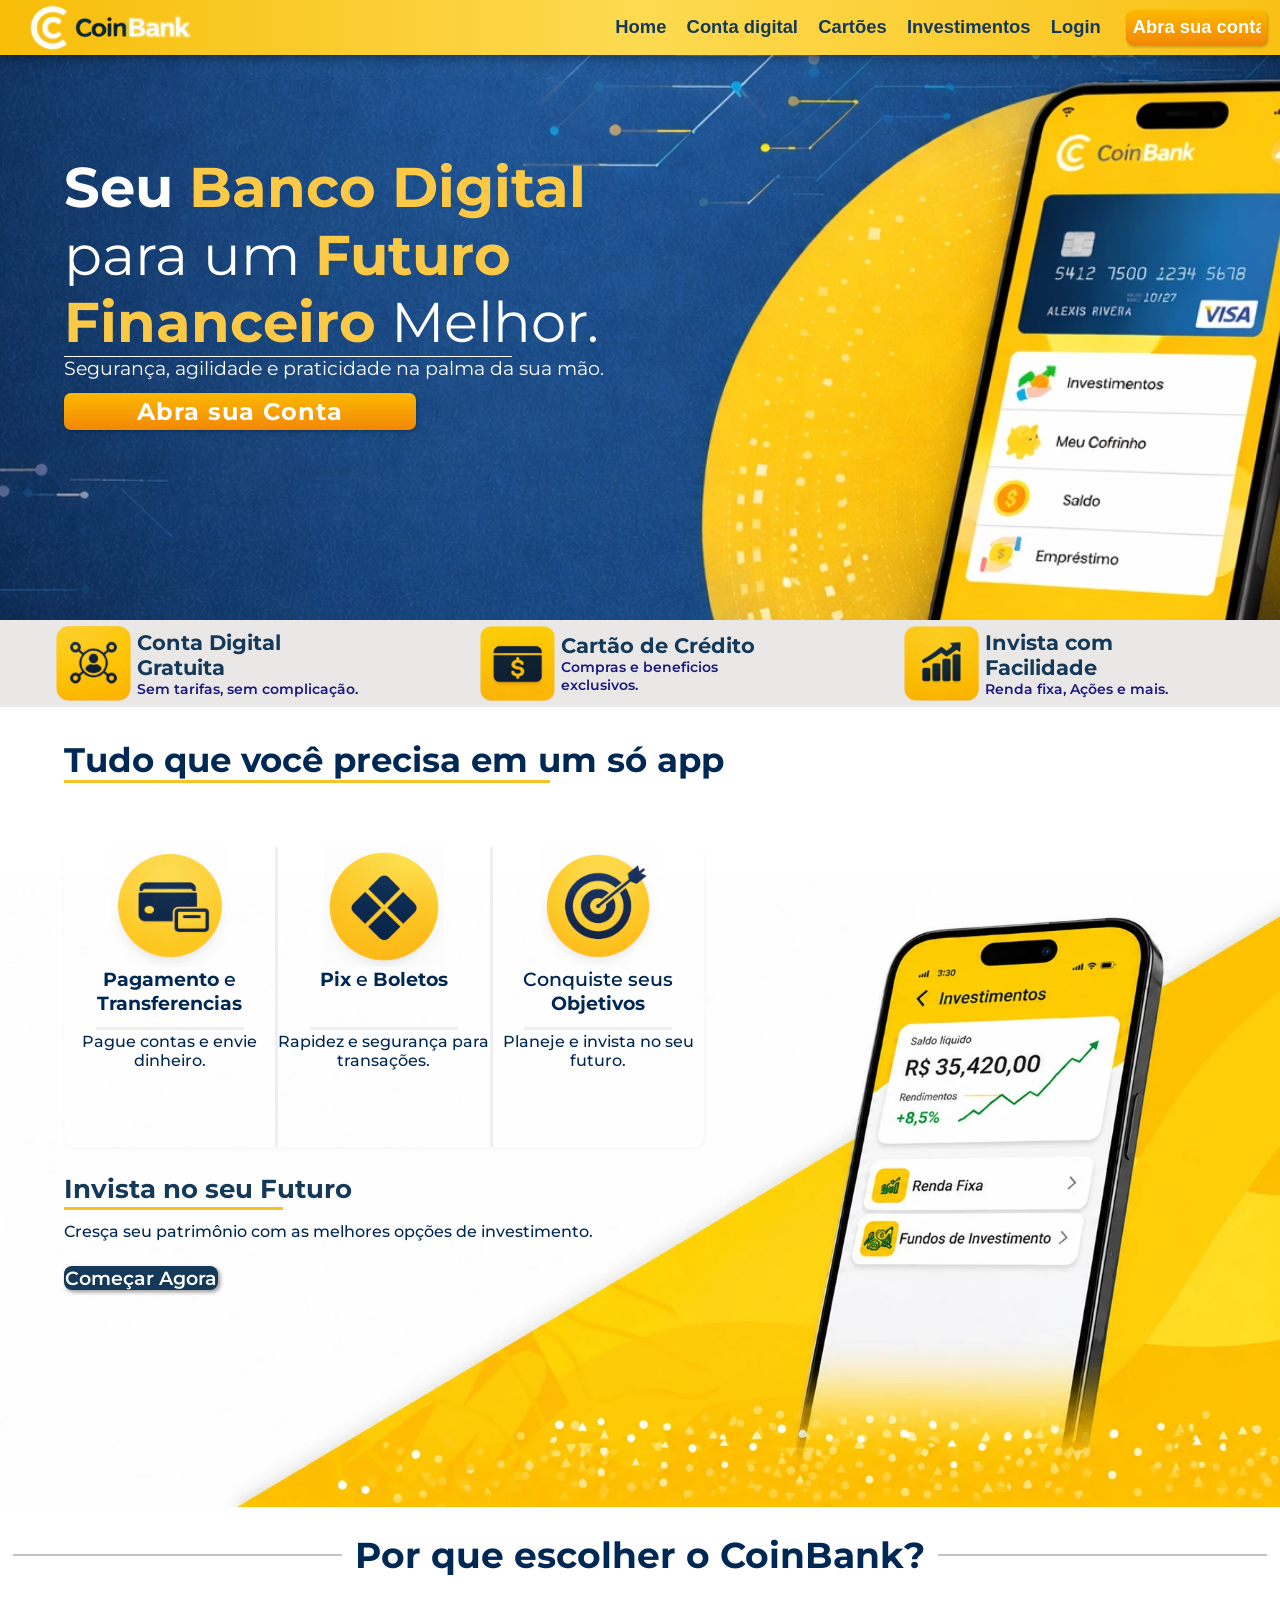
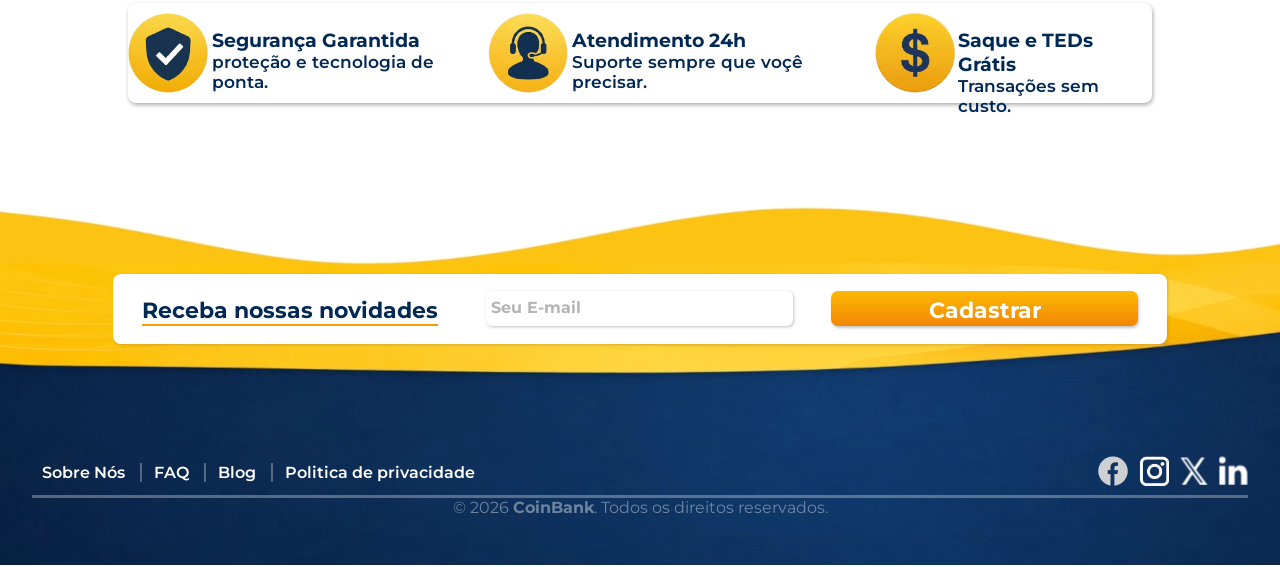
==== commit 29104543: "Updating_connectivity_settings" ====
--- a/index.html
+++ b/index.html
@@ -28,8 +28,9 @@
                 <a href="">Cartões</a>
                 <a href="">Investimentos</a>
                 <a href="">Login</a>
-                <a class="botao" href="">Abra sua Conta</a>
+                <a href="">Abra sua Conta</a>
             </nav>
+            <input id="button_header" class="botao" value="Abra sua conta">
         </header>
         <section>
             <div id="secao-1">
--- a/Style.css
+++ b/Style.css
@@ -16,7 +16,8 @@
 header {
     background-image: linear-gradient(to right, #F7BD09, #FDDA51, #F9C115);
     display: flex;
-    height: 60px;
+    position: relative;
+    height: auto;
     width: 100%;
     flex-wrap: nowrap;
     flex-direction: row;
@@ -39,8 +40,9 @@
 .hamburguer_menu>span {
     width: 100%;
     height: 5px;
-    background-color: rgb(255, 0, 0);
+    background-color: black;
     border-radius: 2px;
+    transition: all 0.3s ease;
 }
 
 #header_links {
@@ -48,33 +50,47 @@
     gap: 5%;
     flex-direction: row;
     justify-content: end;
-    margin-right: 15px;
-    margin-top: 15px;
-
-}
-
-header>nav>a {
+    align-items: center;
+    margin: 0% 2% 0% 2%;
+
+}
+
+#header_links>a {
     color: #143959;
     text-decoration: none;
     align-self: last baseline;
-    margin-bottom: 10px;
     white-space: nowrap;
+}
+
+#header_links :last-child {
+    display: none;
+}
+
+#button_header {
+    height: 1%;
+    width: 10%;
+    font-size: 1em;
+    margin-right: 1%;
+
+
 }
 
 .botao {
     background-image: linear-gradient(to top, #F28705, #FCB901);
-    border-radius: 8px;
-    padding: 7px;
+    border-radius: 7px;
+    padding: 0.5%;
     color: white;
     font-weight: bold;
-    box-shadow: 2px 3px 6px rgba(0, 0, 0, 0.348);
+    box-shadow: 1px 2px 3px rgba(0, 0, 0, 0.235);
+    cursor: pointer;
 }
 
 #logo {
     align-self: start;
     margin-right: auto;
-    margin-left: 20px;
+    margin-left: 2%;
     align-self: center;
+    padding: 0.3%;
 }
 
 #secao-1 {
@@ -94,11 +110,11 @@
     display: flex;
     flex-direction: column;
     flex-wrap: nowrap;
-    width: 560px;
+    width: 50%;
     height: auto;
-    margin-left: 80px;
-    margin-bottom: 120px;
-    margin-top: 50px;
+    margin-left: 5%;
+    margin-bottom: 10%;
+    margin-top: 3%;
 }
 
 .titulo_p {
@@ -124,23 +140,23 @@
 
 #linha_titulo-principal {
     background-color: white;
-    width: 100%;
-    height: 1px;
+    width: 70%;
+    height: 2px;
 }
 
 #titulo-principal>input {
     font: bold 1.5em 'Montserrat', 'poppins', sans-serif;
-    width: 300px;
-    height: 60px;
-    margin-top: 25px;
+    width: 55%;
+    height: 100%;
+    margin-top: 2%;
     letter-spacing: 1px;
 }
 
 #agrupamento-vantagens-sc-1 {
     /*agrupamento-vantagens-sc-1 = refers to the small grouping of advantages in section 1, located just below the background*/
-    background-color: rgba(225, 221, 221, 0.291);
-    width: auto;
-    height: 100px;
+    background-color: rgba(225, 221, 221, 0.695);
+    width: 100%;
+    height: 50%;
     display: flex;
     flex-wrap: nowrap;
     flex-direction: row;
@@ -148,11 +164,13 @@
     align-content: center;
     justify-content: space-around;
     margin: auto;
+    padding: 0.5% 0;
 }
 
 .imgs {
-    width: 75px;
-    height: 75px;
+    max-width: 75px;
+    max-height: 75px;
+    margin-right: 2%;
 
 }
 
@@ -212,7 +230,7 @@
     flex-direction: column;
     align-items: center;
     flex: 1;
-    width: 245px;
+    width: auto;
     height: 300px;
     text-align: center;
 }
@@ -225,8 +243,8 @@
 }
 
 .vantagens-secao-2>img {
-    width: 120px;
-    height: 120px;
+    max-width: 120px;
+    max-height: 120px;
 
 }
 
@@ -245,8 +263,8 @@
     height: 3px;
     width: 70%;
     background-color: rgba(198, 194, 194, 0.261);
-    margin-top: 15px;
-    margin-bottom: 15px;
+    margin-top: 1%;
+    margin-bottom: 1%;
 }
 
 .vantagens-secao-2>p {
@@ -318,11 +336,11 @@
     font: 600 1.5em 'Montserrat', 'poppins', sans-serif;
     display: flex;
     width: 100%;
-    height: 100px;
+    height: 10%;
     justify-content: center;
     align-items: center;
     color: #002855;
-    margin: auto;
+    margin: 2% auto;
 }
 
 #titulo-sc-3::before,
@@ -331,7 +349,7 @@
     flex: 1;
     height: 2px;
     background-color: rgba(81, 78, 78, 0.338);
-    margin: 0 15px;
+    margin: 0 1%;
 }
 
 .img-sc-3 {
@@ -345,19 +363,18 @@
     flex-wrap: nowrap;
     width: 80%;
     max-height: 120px;
-    margin: auto;
     background-color: rgb(255, 255, 255);
     justify-content: space-around;
     border-radius: 8px;
     box-shadow: 1px 2px 4px rgba(61, 61, 61, 0.42);
-    margin-bottom: 150px;
+    margin: 1% auto 5% auto;
 }
 
 .minisecao-3 {
     display: flex;
     flex-direction: row;
     align-items: center;
-    padding: 10px 0px 10px 10px;
+    padding: 1% 0%;
 }
 
 .miniseca-3-titulo {
@@ -366,7 +383,7 @@
     align-items: flex-start;
     justify-content: space-around;
     height: 50px;
-    margin-left: 10px;
+    margin-left: 1%;
 }
 
 .miniseca-3-titulo>h3 {
@@ -390,7 +407,7 @@
     height: 70px;
     border-radius: 8px;
     background-color: white;
-    box-shadow: 1px 2px 4px rgba(61, 61, 61, 0.42);
+    box-shadow: 1px 1px 3px rgba(61, 61, 61, 0.208);
     margin: auto;
     gap: 10px;
     padding-left: 15px;
@@ -399,21 +416,23 @@
 }
 
 #email-registration-for-news>input[type="button"] {
-    width: 200px;
-    height: 40px;
+    width: 30%;
+    height: 50%;
     font: 700 1.4em 'Montserrat', 'poppins', sans-serif;
 }
 
 #email-registration-for-news>input[type="text"] {
-    width: 300px;
-    height: 40px;
-    box-shadow: 1px 2px 3px rgba(61, 61, 61, 0.42);
+    width: 30%;
+    height: 50%;
+    box-shadow: 1px 1px 3px rgba(61, 61, 61, 0.312);
     border-radius: 6px;
 }
 
 #email-registration-for-news>input[type="text"]::placeholder {
     font: 700 1.2em 'Montserrat', 'poppins', sans-serif;
     color: rgba(128, 128, 128, 0.592);
+    padding-left: 5px;
+
 
 }
 
@@ -421,7 +440,7 @@
     font: 700 1.4em 'Montserrat', 'poppins', sans-serif;
     color: #002855;
     border-bottom: 2px solid #F29F05;
-    margin-right: 30px;
+    margin-right: 1%;
     margin-top: 5px;
 
 
@@ -433,7 +452,7 @@
     flex-direction: column;
     align-items: center;
     width: 100%;
-    min-height: 400px;
+    height: 400px;
     background-repeat: no-repeat;
     background-position: center top;
     background-size: cover;
@@ -487,7 +506,7 @@
 
 #rights {
     font: 400 1em 'Montserrat', 'poppins', sans-serif;
-    color: rgba(255, 255, 255, 0.45);
+    color: rgba(255, 255, 255, 0.4);
     margin-bottom: 50px;
 
 }
@@ -500,37 +519,102 @@
     header {
         color: #002855;
         font-size: 1em;
-        height: 50px;
+        height: auto;
+        flex-wrap: wrap;
+    }
+
+    #button_header {
+        display: none;
+    }
+
+    #header_links :last-child {
+        display: auto;
     }
 
     .hamburguer_menu {
         display: flex;
-        margin-right: 10px;
-
+        margin-right: 2%;
+
+    }
+
+    #logo {
+        padding: 3px 0px 3px 0px;
+        margin-left: 2%;
+        width: 20%;
+        height: auto;
+    }
+
+    .hamburguer_menu.ativo>span:nth-child(1) {
+        transform: rotate(45deg) translate(5px, 5px);
+    }
+
+    .hamburguer_menu.ativo>span:nth-child(2) {
+        opacity: 0;
+    }
+
+    .hamburguer_menu.ativo>span:nth-child(3) {
+        transform: rotate(-45deg) translate(6px, -6px);
+    }
+
+    .hamburguer_menu.ativo>span {
+        background-color: red;
     }
 
     #header_links {
-        display: none;
+        display: flex;
+        flex-direction: column;
+        width: 40%;
+        min-height: 331px;
+        right: 0;
         position: absolute;
-        left: 0;
-        width: 100%;
-        flex-direction: column;
-        background-color: #002855;
+        top: 37px;
+        visibility: hidden;
+        background-image: linear-gradient(#0A203F, #1E4E89);
+        z-index: 1000;
+        transform: translateY(-20px);
+        transition: opacity 0.4s ease, transform 0.4s ease;
+        pointer-events: none;
+        margin: 0;
+        padding: 0;
+        border-radius: 7px;
+    }
+
+    #header_links>a {
+        display: flex;
         align-items: center;
-        padding: 20px 0px;
-        gap: 20px;
-        z-index: 1000;
-
+        justify-content: center;
+        width: 99%;
+        flex-grow: 1;
+        background-image: linear-gradient(to right, #FB980B, #FFC510, #ffdf6d);
+        -webkit-background-clip: text;
+        background-clip: text;
+        -webkit-text-fill-color: transparent;
+        color: transparent;
+        font-size: 1.2em;
+        background-color: transparent;
+        text-align: center;
+        height: auto;
+        margin: 0;
+        padding: 0;
+        border: 2px solid #FEC80B;
+        border-radius: 7px;
 
     }
 
     #header_links.ativo {
-        display: flex;
-    }
+        visibility: visible;
+        height: auto;
+        opacity: 1;
+        transform: translateY(0px);
+        pointer-events: auto;
+
+    }
+
+
 
     #secao-1 {
         background-image: url(img/Background_1-Phone.Webp);
-        height: 320px;
+        height: 75%;
         width: 100%;
         background-size: cover;
         background-position: center bottom;
@@ -542,7 +626,7 @@
     }
 
     #titulo-principal {
-        width: 100%;
+        width: 60%;
         height: auto;
         margin-left: 3%;
         display: flex;
@@ -554,35 +638,29 @@
         color: white;
         line-height: 1.2;
         height: auto;
-        width: 250px;
+        width: 100%;
     }
 
     #small {
         font-weight: 450;
-    }
-
-    .titulo_p>strong {
-        color: #FBC946;
-        font-weight: bold
     }
 
     #paragrafo {
         color: white;
         font: 400 1em 'Montserrat', 'poppins', sans-serif;
-        width: 250px;
+        width: 100%;
         margin-top: 5px;
 
     }
 
     #linha_titulo-principal {
-        background-color: white;
-        width: 240%;
+        width: 100%;
         height: 1.5px;
     }
 
     #titulo-principal>input {
         font: bold 0.8em 'Montserrat', 'poppins', sans-serif;
-        width: 120%;
+        width: 50%;
         height: 20%;
         margin-top: 15px;
         letter-spacing: 0px;
@@ -628,7 +706,8 @@
         width: 100%;
         display: flex;
         flex-direction: column;
-        height: 30%;
+        height: 400px;
+        gap: 15px;
         background: none;
         align-content: space-evenly;
     }
@@ -648,11 +727,10 @@
         display: flex;
         flex-direction: column;
         align-content: start;
-        height: 200px;
+        height: 60%;
         border-radius: 23px;
         width: 94%;
         margin: auto;
-        margin-top: 25px;
         box-shadow: 1px 1.3px 2px rgba(0, 0, 0, 0.181);
     }
 
@@ -713,10 +791,11 @@
         width: 94%;
         margin-left: auto;
         margin-right: auto;
-        height: auto;
+        height: 45%;
         display: flex;
         justify-content: space-between;
-        gap: 15px;
+        gap: 5%;
+
     }
 
     .vantagens-secao-2>img {
@@ -726,7 +805,8 @@
 
     .vantagens-secao-2 {
         box-shadow: 1px 1px 3px rgba(0, 0, 0, 0.361);
-        height: 150px;
+        height: 100%;
+        border-radius: 7px;
     }
 
     .vantagens-secao-2>hr {
@@ -769,7 +849,10 @@
         max-width: 50px;
     }
 
-    .minisecao-3 {}
+    section {
+        margin-bottom: 10%;
+    }
+
 
     .miniseca-3-titulo>h3 {
         font-size: 0.7em;
@@ -782,8 +865,10 @@
     }
 
     #email-registration-for-news {
-        width: 94%;
-        padding: 0;
+        width: 93%;
+        padding: 0px 3px 0px 0px;
+        height: 20%;
+        align-self: flex-start;
 
     }
 
@@ -791,9 +876,15 @@
     #email-registration-for-news>input[type="button"] {
         width: 20%;
         font-size: 0.8em;
-    }
-
-    #email-registration-for-news>input[type="text"] {}
+        height: 80%;
+    }
+
+    #email-registration-for-news>input[type="text"] {
+        width: 45%;
+        height: 80%;
+        font-size: 0.8em;
+
+    }
 
     #email-registration-for-news>input[type="text"]::placeholder {
         font-size: 0.9em;
@@ -805,19 +896,64 @@
         padding: 0px 0px 2px 0px;
         margin: 0px 0px 0px 3px;
 
-
-
-    }
-
-
+    }
+
+    footer {
+        background-image: url(img/Background_footer-android.png);
+        background-position: bottom;
+        background-size: 100% 70%;
+        width: 100%;
+        height: 180px;
+        align-items: center;
+        align-content: center;
+
+    }
+
+    #about-us {
+        flex-direction: column-reverse;
+        width: 80%;
+        height: auto;
+        margin: 5px 0px 3px 0px;
+        gap: 20px;
+        align-items: baseline;
+        border-bottom: 1px solid rgba(255, 255, 255, 0.3);
+
+    }
+
+    #about-us_institutional {
+        width: 100%;
+        font-size: 0.8em;
+        margin: 0px 0px 0px 0px;
+        gap: 5px;
+        align-items: first baseline;
+        justify-content: space-between;
+
+    }
+
+    #about-us_institutional>a {
+        padding: 0px 15px 0px 0px;
+        margin: 0px 0px 3px 0px;
+        color: rgba(255, 255, 255, 0.4);
+    }
 
     #about-us_icons {
-        display: none;
-    }
-
-    #titulo-principal {
-        width: 100px;
-    }
+        width: 100%;
+        justify-content: center;
+        gap: 25px;
+
+    }
+
+    #about-us_icons>a>img {
+        width: 25px;
+        height: 25px;
+        opacity: 0.6;
+    }
+
+    #rights {
+        font-size: 0.7em;
+        margin: 0;
+    }
+
 
 
 }
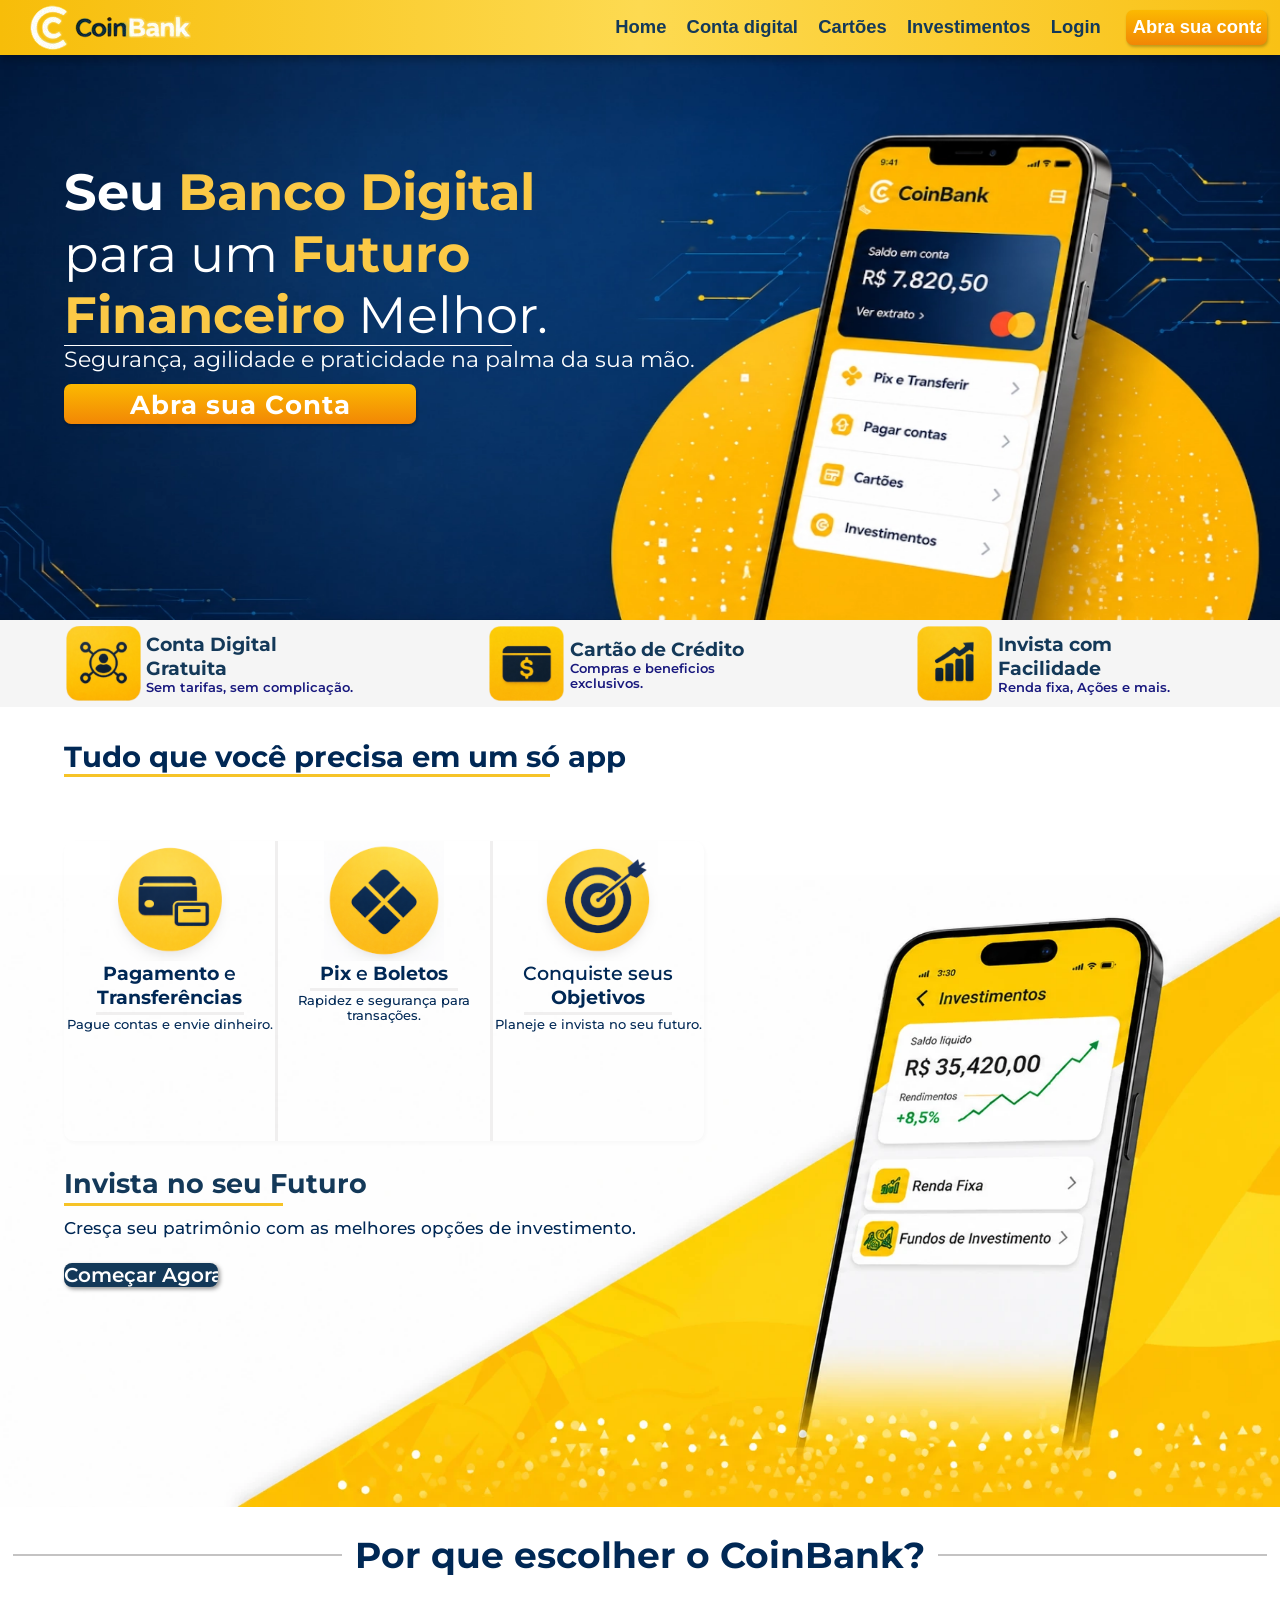
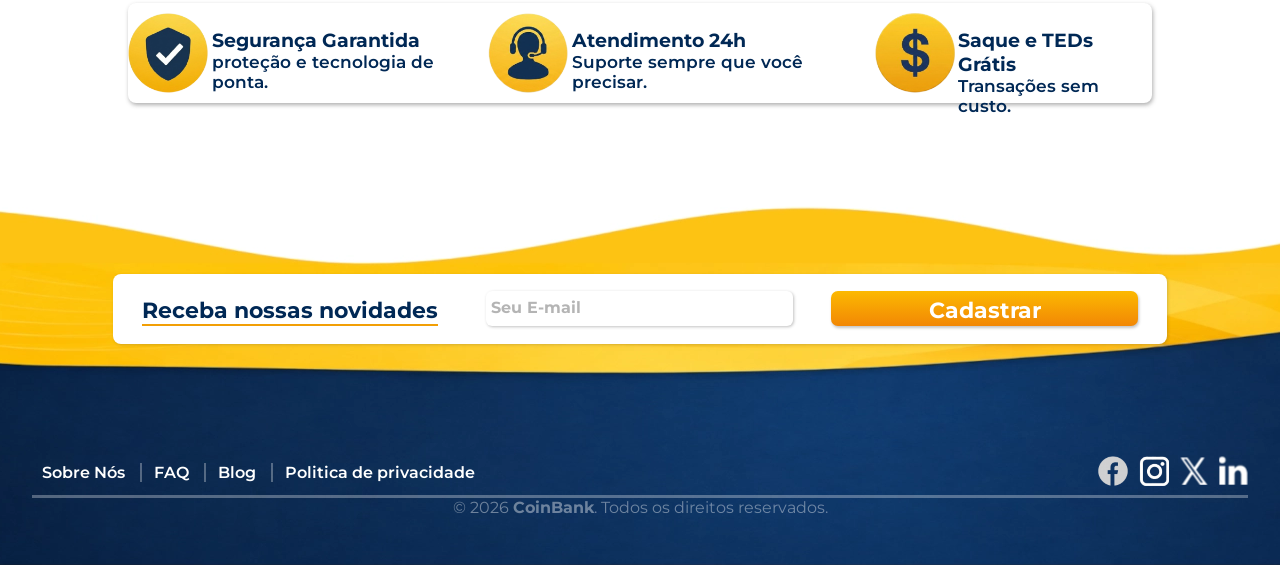
==== commit 1100be4c: "Updating_sections_1-2_mobile_version(768px)" ====
--- a/index.html
+++ b/index.html
@@ -82,7 +82,7 @@
                     <div class="vantagens-secao-2">
 
                         <img src="img/payment-icon.png" alt="">
-                        <h3><strong>Pagamento</strong> e <strong>Transferencias</strong></h3>
+                        <h3><strong>Pagamento</strong> e <strong>Transferências</strong></h3>
                         <hr>
                         <p>Pague contas e envie dinheiro.</p>
                     </div>
@@ -139,7 +139,7 @@
 
                     <div class="miniseca-3-titulo">
                         <h3>Atendimento 24h</h3>
-                        <p>Suporte sempre que voçê precisar.</p>
+                        <p>Suporte sempre que você precisar.</p>
                     </div>
 
                 </div>
--- a/Style.css
+++ b/Style.css
@@ -9,9 +9,6 @@
     text-decoration: none;
 }
 
-body {
-    width: 100%;
-}
 
 header {
     background-image: linear-gradient(to right, #F7BD09, #FDDA51, #F9C115);
@@ -30,8 +27,8 @@
     display: none;
     flex-direction: column;
     justify-content: space-around;
-    width: 30px;
-    height: 25px;
+    width: 5.5%;
+    height: 17px;
     background-color: transparent;
     cursor: pointer;
 
@@ -39,7 +36,7 @@
 
 .hamburguer_menu>span {
     width: 100%;
-    height: 5px;
+    height: 16%;
     background-color: black;
     border-radius: 2px;
     transition: all 0.3s ease;
@@ -94,10 +91,10 @@
 }
 
 #secao-1 {
-    background-image: url(img/Fundo1.WebP);
+    background-image: url(img/Background_1-Phone.Webp);
     background-repeat: no-repeat;
-    background-size: cover;
-    background-position: center;
+    background-size: 100% 100%;
+    background-position: center bottom;
     height: 565px;
     width: 100%;
     display: flex;
@@ -118,7 +115,7 @@
 }
 
 .titulo_p {
-    font: bold 3.5em 'Montserrat', 'poppins', sans-serif;
+    font: bold 4vw 'Montserrat', 'poppins', sans-serif;
     color: white;
     line-height: 1.2;
 
@@ -135,7 +132,7 @@
 
 #paragrafo {
     color: white;
-    font: 1.2em 'Montserrat', 'poppins', sans-serif;
+    font: 1.7vw 'Montserrat', 'poppins', sans-serif;
 }
 
 #linha_titulo-principal {
@@ -145,7 +142,7 @@
 }
 
 #titulo-principal>input {
-    font: bold 1.5em 'Montserrat', 'poppins', sans-serif;
+    font: bold 2vw 'Montserrat', 'poppins', sans-serif;
     width: 55%;
     height: 100%;
     margin-top: 2%;
@@ -154,7 +151,7 @@
 
 #agrupamento-vantagens-sc-1 {
     /*agrupamento-vantagens-sc-1 = refers to the small grouping of advantages in section 1, located just below the background*/
-    background-color: rgba(225, 221, 221, 0.695);
+    background-color: whitesmoke;
     width: 100%;
     height: 50%;
     display: flex;
@@ -184,7 +181,7 @@
 }
 
 .vantagens>div>h2 {
-    font: bolder 1.3em 'Montserrat', 'poppins', sans-serif;
+    font: bolder 1.5vw 'Montserrat', 'poppins', sans-serif;
     color: #143959;
     align-self: first baseline;
 
@@ -192,13 +189,13 @@
 
 .vantagens>div>p {
     color: rgba(25, 25, 126);
-    font: 600 0.9em 'Montserrat', 'poppins', sans-serif;
+    font: 600 1vw 'Montserrat', 'poppins', sans-serif;
 
 }
 
 #secao_2 {
     background-image: url(img/fundo2.1.WebP);
-    font: 1em 'Montserrat', 'poppins', sans-serif;
+    font: 1.3vw 'Montserrat', 'poppins', sans-serif;
     background-repeat: no-repeat;
     background-position: right bottom;
     background-size: contain;
@@ -209,7 +206,7 @@
 }
 
 #titulo_secao-2 {
-    font: bold 1.4em 'Montserrat', 'poppins', sans-serif;
+    font: bold 1.5vw 'Montserrat', 'poppins', sans-serif;
     color: #002855;
     margin-top: 2.5%;
     margin-bottom: 5%;
@@ -251,8 +248,7 @@
 .vantagens-secao-2>h3 {
     color: #002855;
     font-weight: 550;
-    font-size: 1.2em;
-    min-height: 3em;
+    font-size: 1.5vw;
 }
 
 .vantagens-secao-2>h3>strong {
@@ -270,7 +266,7 @@
 .vantagens-secao-2>p {
     color: #002855;
     font-weight: 500;
-    font-size: 1em;
+    font-size: 1vw;
 
 }
 
@@ -500,8 +496,6 @@
     align-items: center;
     justify-content: space-between;
 
-
-
 }
 
 #rights {
@@ -512,13 +506,189 @@
 }
 
 /* ================================================
-   MOBILE FIRST / AJUSTE PARA CELULARES (Até 480px)
+   AJUSTE PARA CELULARES (Até 768px)
    ================================================ */
 
-@media (max-width: 480px) {
+@media (max-width: 768px) {
+
     header {
         color: #002855;
-        font-size: 1em;
+        height: auto;
+        flex-wrap: wrap;
+    }
+
+    #button_header {
+        display: none;
+    }
+
+    #logo {}
+
+    #header_links {
+        gap: 5%;
+        font-size: 2.5vw;
+        margin: 0% 2% 0% 0%;
+        padding: 0;
+    }
+
+    #secao-1 {
+        height: 420px;
+        background-position: center bottom;
+        background-size: 100% 100%;
+        display: flex;
+        flex-wrap: wrap;
+        flex-direction: column;
+        justify-content: flex-start;
+        align-items: flex-start;
+        background-image: url(img/Background_1-Phone\(786px\).Webp);
+
+
+    }
+
+    #titulo-principal {
+        margin-top: 10%;
+
+    }
+
+    .titulo_p {
+        font-size: 5vw;
+    }
+
+    #paragrafo {
+        font-size: 2vw;
+    }
+
+    #linha_titulo-principal {
+        width: 95%;
+        height: 3px;
+    }
+
+    #agrupamento-vantagens-sc-1 {
+        display: flex;
+        width: 94%;
+        height: 40%;
+        margin: auto;
+        border-radius: 10px;
+        margin-top: -8%;
+        box-shadow: 1px 1px 3px rgba(0, 0, 0, 0.101);
+    }
+
+    .imgs {
+        width: 25%;
+        height: 25%;
+        margin: 0% 5% 0% 1%;
+
+    }
+
+    .vantagens>div>p {
+        font-size: 1.5vw;
+
+    }
+
+    .vantagens>div>h2 {
+        font-size: 2vw;
+    }
+
+    #titulo_secao-2 {
+        font-size: 2.5vw;
+        margin-left: auto;
+        margin-right: auto;
+        margin-top: 5%;
+    }
+
+    #secao_2 {
+        height: 600px;
+        background-image: none;
+        align-content: center;
+        justify-content: space-between;
+        gap: 2%;
+    }
+
+    .vantagens-secao-2 {
+        height: auto;
+    }
+
+    #Background_2_android {
+        background-image: url(img/Background_2_android_version.Webp);
+        background-repeat: no-repeat;
+        background-position: bottom right;
+        background-size: contain;
+        display: flex;
+        flex-direction: column;
+        align-content: start;
+        height: 60%;
+        border-radius: 23px;
+        width: 94%;
+        margin: auto;
+        box-shadow: 1px 1.3px 2px rgba(0, 0, 0, 0.181);
+    }
+
+
+    .vantagens-secao-2>img {
+        width: 45%;
+        height: 45%;
+    }
+
+    .vantagens-secao-2>hr {
+        display: none;
+    }
+
+    .vantagens-secao-2>h3 {
+        font-size: 2.8vw;
+    }
+
+    .vantagens-secao-2>p {
+        font-size: 2vw;
+
+    }
+
+    #vantagem-central_sc-2 {
+        border: none;
+    }
+
+
+
+
+    #agrupament-vantagens-sc2 {
+        width: auto;
+        justify-content: space-evenly;
+        margin: 0;
+        gap: 5%;
+        height: 40%;
+
+    }
+
+
+
+
+
+
+
+
+
+
+
+
+
+
+
+
+
+
+
+
+
+
+
+}
+
+/* ================================================
+   AJUSTE PARA CELULARES (Até 480px)
+   ================================================ */
+
+@media (max-width: 480px) {
+
+    header {
+        color: #002855;
         height: auto;
         flex-wrap: wrap;
     }
@@ -590,7 +760,7 @@
         background-clip: text;
         -webkit-text-fill-color: transparent;
         color: transparent;
-        font-size: 1.2em;
+        font-size: 3vw;
         background-color: transparent;
         text-align: center;
         height: auto;
@@ -598,7 +768,6 @@
         padding: 0;
         border: 2px solid #FEC80B;
         border-radius: 7px;
-
     }
 
     #header_links.ativo {
@@ -607,15 +776,11 @@
         opacity: 1;
         transform: translateY(0px);
         pointer-events: auto;
-
-    }
-
-
+    }
 
     #secao-1 {
         background-image: url(img/Background_1-Phone.Webp);
-        height: 75%;
-        width: 100%;
+        max-height: 300px;
         background-size: cover;
         background-position: center bottom;
         display: flex;
@@ -626,15 +791,16 @@
     }
 
     #titulo-principal {
-        width: 60%;
+        width: 50%;
         height: auto;
         margin-left: 3%;
+        margin-top: 15%;
         display: flex;
         flex-direction: column;
     }
 
     .titulo_p {
-        font: bold 1.6em 'Montserrat', 'poppins', sans-serif;
+        font: bold 4vw 'Montserrat', 'poppins', sans-serif;
         color: white;
         line-height: 1.2;
         height: auto;
@@ -647,7 +813,7 @@
 
     #paragrafo {
         color: white;
-        font: 400 1em 'Montserrat', 'poppins', sans-serif;
+        font: 400 2.3vw 'Montserrat', 'poppins', sans-serif;
         width: 100%;
         margin-top: 5px;
 
@@ -659,7 +825,7 @@
     }
 
     #titulo-principal>input {
-        font: bold 0.8em 'Montserrat', 'poppins', sans-serif;
+        font: bold 2.5vw 'Montserrat', 'poppins', sans-serif;
         width: 50%;
         height: 20%;
         margin-top: 15px;
@@ -671,12 +837,10 @@
         width: 94%;
         height: 40%;
         margin: auto;
-        background-color: white;
         border-radius: 10px;
         margin-top: -8%;
         box-shadow: 1px 1px 3px rgba(0, 0, 0, 0.101);
 
-
     }
 
     .vantagens {
@@ -684,62 +848,37 @@
         flex-direction: row;
         flex-wrap: nowrap;
         align-items: center;
-        gap: 5px;
-        padding: 5px 0px 0px 5px;
+        gap: 2%;
+        padding-left: 1%;
     }
 
     .vantagens>div>h2 {
-        font: bolder 0.6em 'Montserrat', 'poppins', sans-serif;
+        font: bolder 2vw 'Montserrat', 'poppins', sans-serif;
     }
 
     .vantagens>div>p {
-        font: 600 0.5em 'Montserrat', 'poppins', sans-serif;
+        font: 600 1.7vw 'Montserrat', 'poppins', sans-serif;
 
     }
 
     .imgs {
-        width: 35px;
-        height: 35px;
+        max-width: 35%;
+        max-height: 35%;
+        margin-right: 2%;
     }
 
     #secao_2 {
-        width: 100%;
-        display: flex;
-        flex-direction: column;
         height: 400px;
-        gap: 15px;
-        background: none;
-        align-content: space-evenly;
-    }
-
-    #titulo_secao-2 {
-        font-size: 0.7em;
-        margin-left: auto;
-        margin-right: auto;
-        margin-top: 15px;
-    }
-
-    #Background_2_android {
-        background-image: url(img/Background_2_android_version.Webp);
-        background-repeat: no-repeat;
-        background-position: bottom right;
-        background-size: contain;
-        display: flex;
-        flex-direction: column;
-        align-content: start;
-        height: 60%;
-        border-radius: 23px;
-        width: 94%;
-        margin: auto;
-        box-shadow: 1px 1.3px 2px rgba(0, 0, 0, 0.181);
+
     }
 
     #titulo_inferior_sc-2 {
         margin-top: 10%;
+        width: 60%;
     }
 
     #titulo_inferior_sc-2>h2 {
-        font-size: 1em;
+        font-size: 3.2vw;
     }
 
     #titulo_inferior_sc-2>hr {
@@ -748,7 +887,7 @@
     }
 
     #titulo_inferior_sc-2>p {
-        font-size: 0.7em;
+        font-size: 2.5vw;
         height: 15%;
         width: 60%;
     }
@@ -756,19 +895,21 @@
     #buttons_sc_2 {
         display: flex;
         flex-direction: row;
-        flex-wrap: wrap;
+        flex-wrap: nowrap;
         height: 20%;
+        width: 80%;
         gap: 10px;
-        margin: 15px 0px 0px 15px;
+        margin: 1.8% 0% 0% 5%;
+        font-size: 3.4vw;
     }
 
     #botao_sc-2,
     .andro_button {
-        height: 80%;
+        height: 70%;
         width: 20%;
         border-radius: 5px;
         background-image: linear-gradient(to top, #F28705, #FCB901);
-        font: 700 0.6em 'Montserrat', 'poppins', sans-serif;
+        font: 700 0.5em 'Montserrat', 'poppins', sans-serif;
         box-shadow: 1px 1px 3px rgba(255, 166, 0, 0.402);
         margin: 0;
     }
@@ -795,12 +936,6 @@
         display: flex;
         justify-content: space-between;
         gap: 5%;
-
-    }
-
-    .vantagens-secao-2>img {
-        width: 45px;
-        height: 45px;
     }
 
     .vantagens-secao-2 {
@@ -809,28 +944,10 @@
         border-radius: 7px;
     }
 
-    .vantagens-secao-2>hr {
-        display: none;
-    }
-
-    .vantagens-secao-2>h3 {
-        font-size: 0.7em;
-    }
-
-    .vantagens-secao-2>p {
-        font-size: 0.6em;
-
-    }
-
-    #vantagem-central_sc-2 {
-        border: none;
-    }
-
     #titulo-sc-3 {
         font-size: 0.7em;
         white-space: nowrap;
         height: 40px;
-
     }
 
     #titulo-sc-3::before,
@@ -841,12 +958,11 @@
     #last-section {
         width: 94%;
         margin-bottom: 10px;
-
     }
 
     .img-sc-3 {
-        max-width: 50px;
-        max-width: 50px;
+        max-width: 35%;
+        max-width: 35%;
     }
 
     section {
@@ -855,13 +971,12 @@
 
 
     .miniseca-3-titulo>h3 {
-        font-size: 0.7em;
+        font-size: 2.2vw;
 
     }
 
     .miniseca-3-titulo>p {
-        font-size: 0.5em;
-
+        font-size: 1.7vw;
     }
 
     #email-registration-for-news {
@@ -869,7 +984,6 @@
         padding: 0px 3px 0px 0px;
         height: 20%;
         align-self: flex-start;
-
     }
 
 
@@ -882,20 +996,18 @@
     #email-registration-for-news>input[type="text"] {
         width: 45%;
         height: 80%;
-        font-size: 0.8em;
 
     }
 
     #email-registration-for-news>input[type="text"]::placeholder {
-        font-size: 0.9em;
+        font-size: 2vw;
     }
 
     #email-registration-for-news>h2 {
-        font-size: 0.7em;
+        font-size: 2.3vw;
         white-space: nowrap;
         padding: 0px 0px 2px 0px;
         margin: 0px 0px 0px 3px;
-
     }
 
     footer {
@@ -906,7 +1018,6 @@
         height: 180px;
         align-items: center;
         align-content: center;
-
     }
 
     #about-us {
@@ -917,17 +1028,15 @@
         gap: 20px;
         align-items: baseline;
         border-bottom: 1px solid rgba(255, 255, 255, 0.3);
-
     }
 
     #about-us_institutional {
         width: 100%;
-        font-size: 0.8em;
+        font-size: 2.5vw;
         margin: 0px 0px 0px 0px;
         gap: 5px;
         align-items: first baseline;
         justify-content: space-between;
-
     }
 
     #about-us_institutional>a {
@@ -940,7 +1049,6 @@
         width: 100%;
         justify-content: center;
         gap: 25px;
-
     }
 
     #about-us_icons>a>img {
@@ -950,10 +1058,18 @@
     }
 
     #rights {
-        font-size: 0.7em;
+        font-size: 2.2vw;
         margin: 0;
     }
 
 
 
+}
+
+
+
+
+
+
+
 }
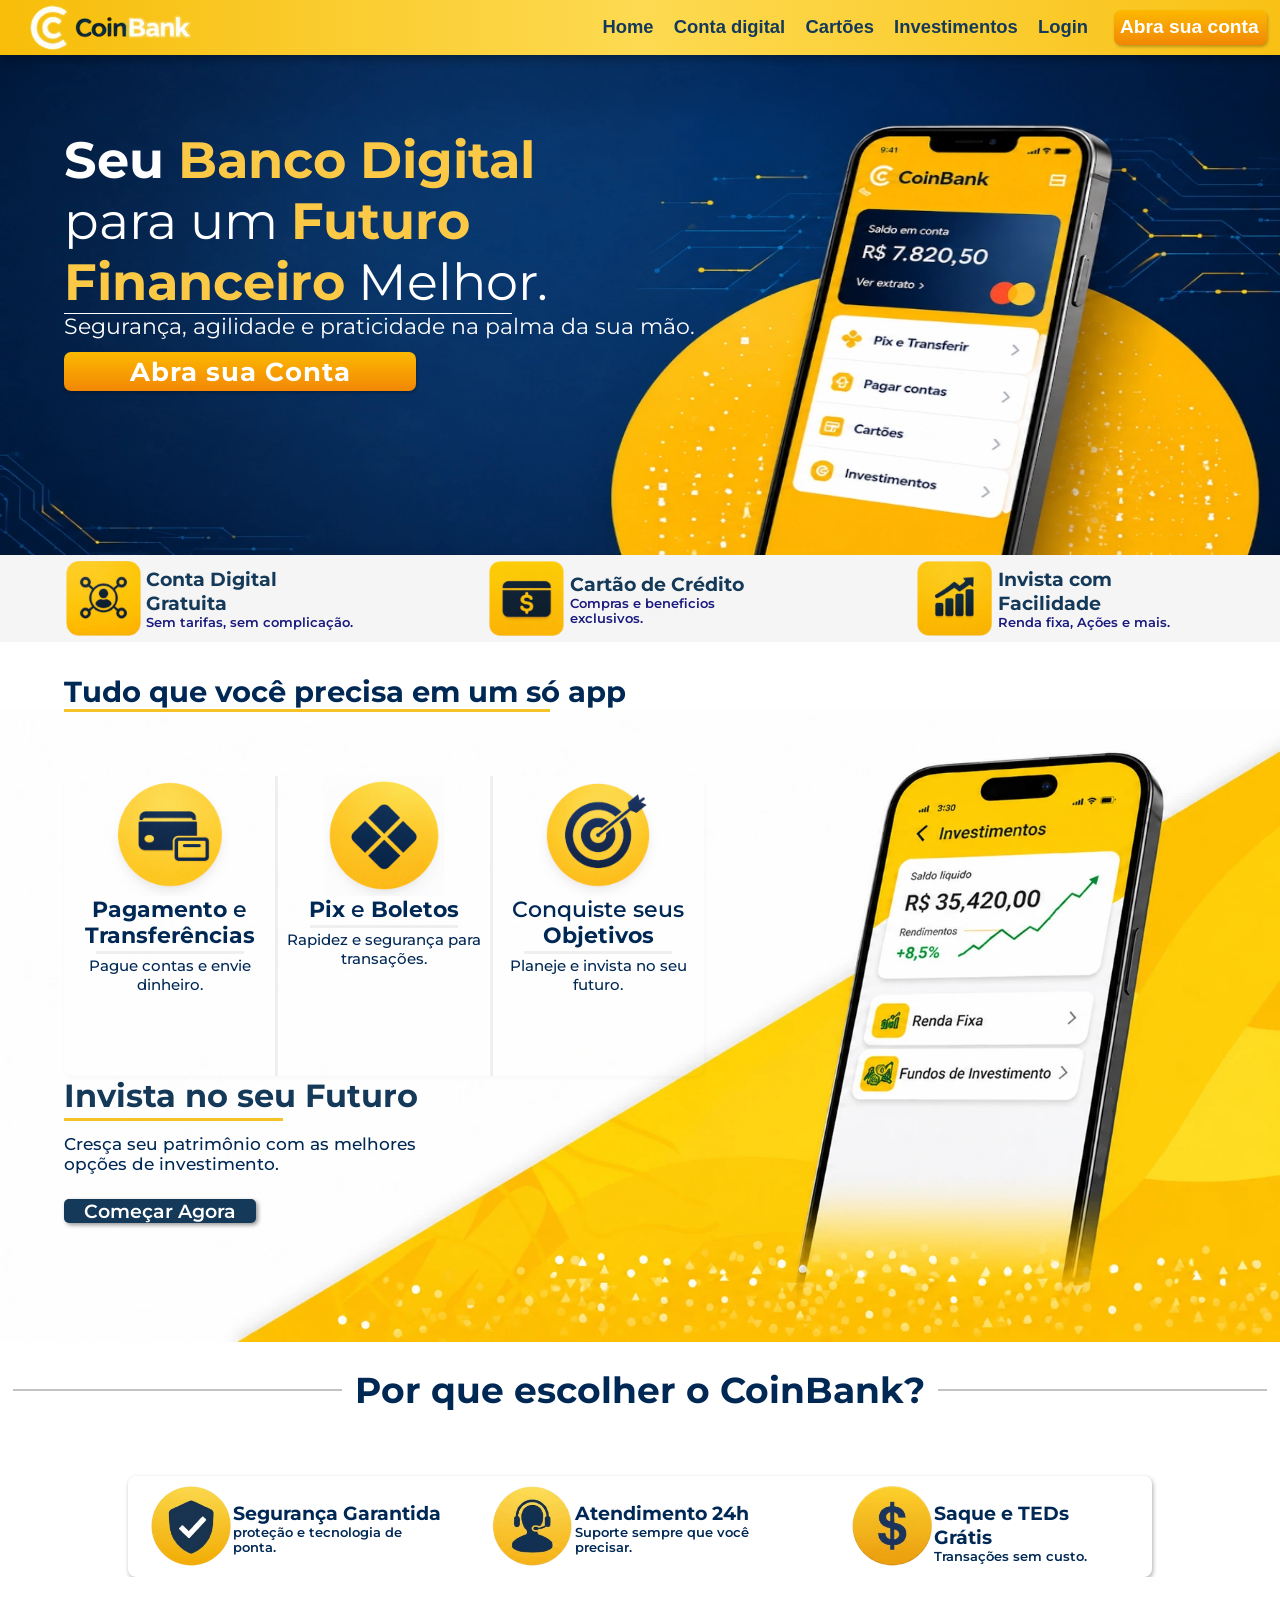
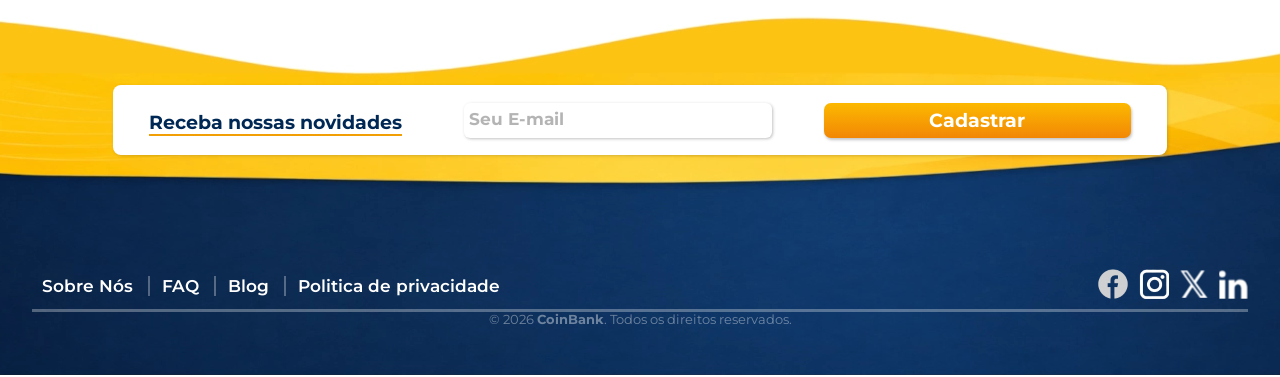
==== commit a956a9b3: "Updated_mobile_version(1024px)" ====
--- a/index.html
+++ b/index.html
@@ -112,7 +112,7 @@
                     </div>
                     <div id="buttons_sc_2">
                         <input id="botao_sc-2" class="andro_button" type="button" value="Começar Agora">
-                        <input id="botao2_sc-2" class="andro_button" type="button" value="Saiba Mais">
+                        <input id="botao-2_sc-2" class="andro_button" type="button" value="Saiba Mais">
                     </div>
 
                 </div>
--- a/Style.css
+++ b/Style.css
@@ -65,9 +65,10 @@
 
 #button_header {
     height: 1%;
-    width: 10%;
+    width: 11%;
     font-size: 1em;
     margin-right: 1%;
+    font-size: 1.5vw;
 
 
 }
@@ -95,7 +96,7 @@
     background-repeat: no-repeat;
     background-size: 100% 100%;
     background-position: center bottom;
-    height: 565px;
+    height: 500px;
     width: 100%;
     display: flex;
     flex-direction: column;
@@ -202,7 +203,7 @@
     display: flex;
     flex-direction: column;
     width: 100%;
-    height: 800px;
+    height: 700px;
 }
 
 #titulo_secao-2 {
@@ -248,7 +249,7 @@
 .vantagens-secao-2>h3 {
     color: #002855;
     font-weight: 550;
-    font-size: 1.5vw;
+    font-size: 1.7vw;
 }
 
 .vantagens-secao-2>h3>strong {
@@ -266,7 +267,7 @@
 .vantagens-secao-2>p {
     color: #002855;
     font-weight: 500;
-    font-size: 1vw;
+    font-size: 1.2vw;
 
 }
 
@@ -284,12 +285,12 @@
 }
 
 #titulo_inferior_sc-2 {
-    margin-left: 5%;
-    margin-top: 2%;
+    margin: 0% 0% 2% 5%;
+
 }
 
 #titulo_inferior_sc-2>h2 {
-    font: bold 1.6em 'Montserrat', 'poppins', sans-serif;
+    font: bold 2.5vw 'Montserrat', 'poppins', sans-serif;
     color: #143959;
 
 }
@@ -307,22 +308,21 @@
     font-size: 1em;
     margin-top: 1%;
     margin-bottom: 1%;
-
+    width: 30%;
 }
 
 #botao_sc-2 {
-    width: 12%;
-    height: 28%;
+    width: 15%;
+    height: 100%;
     background-color: #143959;
     color: white;
-    font: 600 1.2em 'Montserrat', 'poppins', sans-serif;
-    border-radius: 8px;
+    font: 600 1.5vw 'Montserrat', 'poppins', sans-serif;
+    border-radius: 5px;
     margin-left: 5%;
-    margin-top: 1%;
     box-shadow: 2px 2px 4px rgba(0, 0, 0, 0.421);
 }
 
-#botao2_sc-2 {
+#botao-2_sc-2 {
     display: none;
 }
 
@@ -363,7 +363,7 @@
     justify-content: space-around;
     border-radius: 8px;
     box-shadow: 1px 2px 4px rgba(61, 61, 61, 0.42);
-    margin: 1% auto 5% auto;
+    margin: 5% auto 0% auto;
 }
 
 .minisecao-3 {
@@ -384,12 +384,12 @@
 
 .miniseca-3-titulo>h3 {
     color: #002855;
-    font: 700 1.2em 'Montserrat', 'poppins', sans-serif;
+    font: 700 1.5vw 'Montserrat', 'poppins', sans-serif;
 }
 
 .miniseca-3-titulo>p {
     color: #002855;
-    font: 600 1.05em 'Montserrat', 'poppins', sans-serif;
+    font: 600 1vw 'Montserrat', 'poppins', sans-serif;
 
 }
 
@@ -414,7 +414,7 @@
 #email-registration-for-news>input[type="button"] {
     width: 30%;
     height: 50%;
-    font: 700 1.4em 'Montserrat', 'poppins', sans-serif;
+    font: 700 1.5vw 'Montserrat', 'poppins', sans-serif;
 }
 
 #email-registration-for-news>input[type="text"] {
@@ -425,7 +425,7 @@
 }
 
 #email-registration-for-news>input[type="text"]::placeholder {
-    font: 700 1.2em 'Montserrat', 'poppins', sans-serif;
+    font: 700 1.3vw 'Montserrat', 'poppins', sans-serif;
     color: rgba(128, 128, 128, 0.592);
     padding-left: 5px;
 
@@ -433,7 +433,7 @@
 }
 
 #email-registration-for-news>h2 {
-    font: 700 1.4em 'Montserrat', 'poppins', sans-serif;
+    font: 700 1.5vw 'Montserrat', 'poppins', sans-serif;
     color: #002855;
     border-bottom: 2px solid #F29F05;
     margin-right: 1%;
@@ -459,7 +459,6 @@
     flex-direction: row;
     width: 95%;
     height: 45px;
-    font: 600 1em 'Montserrat', 'poppins', sans-serif;
     border-bottom: 3px solid rgba(255, 255, 255, 0.3);
     gap: 30px;
     justify-content: space-between;
@@ -477,7 +476,7 @@
 }
 
 #about-us_institutional>a {
-    font: 600 1em 'Montserrat', 'poppins', sans-serif;
+    font: 600 1.3vw 'Montserrat', 'poppins', sans-serif;
     color: white;
     border-right: 2px solid rgba(255, 255, 255, 0.3);
     padding-right: 15px;
@@ -499,10 +498,34 @@
 }
 
 #rights {
-    font: 400 1em 'Montserrat', 'poppins', sans-serif;
+    font: 400 1vw 'Montserrat', 'poppins', sans-serif;
     color: rgba(255, 255, 255, 0.4);
     margin-bottom: 50px;
 
+}
+
+
+/* ================================================
+   AJUSTE PARA DISPLAYS (Até 1024px)
+   ================================================ */
+
+@media (max-width: 1024px) {
+
+    #paragrafo {
+        width: 60%;
+    }
+
+    #secao-1 {
+        height: 500px;
+    }
+
+    #secao_2 {
+        height: 600px;
+    }
+
+    #titulo_secao-2 {
+        font-size: 2vw;
+    }
 }
 
 /* ================================================
@@ -520,8 +543,6 @@
     #button_header {
         display: none;
     }
-
-    #logo {}
 
     #header_links {
         gap: 5%;
@@ -532,7 +553,6 @@
 
     #secao-1 {
         height: 420px;
-        background-position: center bottom;
         background-size: 100% 100%;
         display: flex;
         flex-wrap: wrap;
@@ -568,8 +588,17 @@
         height: 40%;
         margin: auto;
         border-radius: 10px;
-        margin-top: -8%;
+        margin-top: -5%;
         box-shadow: 1px 1px 3px rgba(0, 0, 0, 0.101);
+    }
+
+    .vantagens {
+        display: flex;
+        flex-direction: row;
+        flex-wrap: nowrap;
+        align-items: center;
+        gap: 2%;
+        padding-left: 1%;
     }
 
     .imgs {
@@ -603,9 +632,17 @@
         gap: 2%;
     }
 
+    #line_section_2 {
+        width: 98%;
+        margin: auto;
+    }
+
     .vantagens-secao-2 {
-        height: auto;
-    }
+        box-shadow: 1px 1px 3px rgba(0, 0, 0, 0.361);
+        height: 100%;
+        border-radius: 7px;
+    }
+
 
     #Background_2_android {
         background-image: url(img/Background_2_android_version.Webp);
@@ -645,9 +682,6 @@
         border: none;
     }
 
-
-
-
     #agrupament-vantagens-sc2 {
         width: auto;
         justify-content: space-evenly;
@@ -657,28 +691,122 @@
 
     }
 
-
-
-
-
-
-
-
-
-
-
-
-
-
-
-
-
-
-
-
-
-
-
+    #titulo_inferior_sc-2 {
+        margin-top: 10%;
+        width: 60%;
+    }
+
+    #titulo_inferior_sc-2>h2 {
+        font-size: 3.2vw;
+    }
+
+    #titulo_inferior_sc-2>hr {
+        width: 43%;
+
+    }
+
+    #titulo_inferior_sc-2>p {
+        font-size: 2vw;
+        height: 15%;
+        width: 60%;
+    }
+
+    #buttons_sc_2 {
+        display: flex;
+        flex-direction: row;
+        flex-wrap: nowrap;
+        height: 20%;
+        width: 80%;
+        gap: 10px;
+        margin: 1.8% 0% 0% 5%;
+        font-size: 3.4vw;
+    }
+
+
+    #botao_sc-2,
+    .andro_button {
+        height: 70%;
+        width: 20%;
+        border-radius: 5px;
+        background-image: linear-gradient(to top, #F28705, #FCB901);
+        font: 700 0.5em 'Montserrat', 'poppins', sans-serif;
+        box-shadow: 1px 1px 3px rgba(255, 166, 0, 0.402);
+        margin: 0;
+    }
+
+    #botao2_sc-2 {
+        display: block;
+        background-image: none;
+        background-color: rgb(255, 255, 255);
+        color: orange;
+        border: 2px solid orange;
+
+    }
+
+    #titulo-sc-3 {
+        font-size: 2.8vw;
+        white-space: nowrap;
+        margin: 5% 0% 5% 0%;
+    }
+
+    #titulo-sc-3::before,
+    #titulo-sc-3::after {
+        display: none;
+    }
+
+    #last-section {
+        width: 94%;
+        margin-bottom: 10px;
+    }
+
+    .img-sc-3 {
+        max-width: 35%;
+        max-width: 35%;
+    }
+
+    .miniseca-3-titulo>h3 {
+        font-size: 2.2vw;
+
+    }
+
+    .miniseca-3-titulo>p {
+        font-size: 1.7vw;
+    }
+
+    #email-registration-for-news {
+        width: 93%;
+        padding: 0px 3px 0px 0px;
+        height: 12%;
+        align-self: flex-start;
+    }
+
+    #email-registration-for-news>input[type="button"] {
+        width: 20%;
+        font-size: 0.8em;
+        height: 80%;
+    }
+
+    #email-registration-for-news>input[type="text"] {
+        width: 45%;
+        height: 80%;
+
+    }
+
+    #email-registration-for-news>input[type="text"]::placeholder {
+        font-size: 2vw;
+    }
+
+    #email-registration-for-news>h2 {
+        font-size: 2.3vw;
+        white-space: nowrap;
+        padding: 0px 0px 2px 0px;
+        margin: 0px 0px 0px 3px;
+    }
+
+    footer {
+        background-size: 100% 100%;
+        height: 400px;
+    }
 }
 
 /* ================================================
@@ -833,32 +961,7 @@
     }
 
     #agrupamento-vantagens-sc-1 {
-        display: flex;
-        width: 94%;
-        height: 40%;
-        margin: auto;
-        border-radius: 10px;
         margin-top: -8%;
-        box-shadow: 1px 1px 3px rgba(0, 0, 0, 0.101);
-
-    }
-
-    .vantagens {
-        display: flex;
-        flex-direction: row;
-        flex-wrap: nowrap;
-        align-items: center;
-        gap: 2%;
-        padding-left: 1%;
-    }
-
-    .vantagens>div>h2 {
-        font: bolder 2vw 'Montserrat', 'poppins', sans-serif;
-    }
-
-    .vantagens>div>p {
-        font: 600 1.7vw 'Montserrat', 'poppins', sans-serif;
-
     }
 
     .imgs {
@@ -870,62 +973,6 @@
     #secao_2 {
         height: 400px;
 
-    }
-
-    #titulo_inferior_sc-2 {
-        margin-top: 10%;
-        width: 60%;
-    }
-
-    #titulo_inferior_sc-2>h2 {
-        font-size: 3.2vw;
-    }
-
-    #titulo_inferior_sc-2>hr {
-        width: 43%;
-
-    }
-
-    #titulo_inferior_sc-2>p {
-        font-size: 2.5vw;
-        height: 15%;
-        width: 60%;
-    }
-
-    #buttons_sc_2 {
-        display: flex;
-        flex-direction: row;
-        flex-wrap: nowrap;
-        height: 20%;
-        width: 80%;
-        gap: 10px;
-        margin: 1.8% 0% 0% 5%;
-        font-size: 3.4vw;
-    }
-
-    #botao_sc-2,
-    .andro_button {
-        height: 70%;
-        width: 20%;
-        border-radius: 5px;
-        background-image: linear-gradient(to top, #F28705, #FCB901);
-        font: 700 0.5em 'Montserrat', 'poppins', sans-serif;
-        box-shadow: 1px 1px 3px rgba(255, 166, 0, 0.402);
-        margin: 0;
-    }
-
-    #botao2_sc-2 {
-        display: block;
-        background-image: none;
-        background-color: rgb(255, 255, 255);
-        color: orange;
-        border: 2px solid orange;
-
-    }
-
-    #line_section_2 {
-        width: 98%;
-        margin: auto;
     }
 
     #agrupament-vantagens-sc2 {
@@ -938,76 +985,14 @@
         gap: 5%;
     }
 
-    .vantagens-secao-2 {
-        box-shadow: 1px 1px 3px rgba(0, 0, 0, 0.361);
-        height: 100%;
-        border-radius: 7px;
-    }
-
-    #titulo-sc-3 {
-        font-size: 0.7em;
-        white-space: nowrap;
-        height: 40px;
-    }
-
-    #titulo-sc-3::before,
-    #titulo-sc-3::after {
-        display: none;
-    }
-
-    #last-section {
-        width: 94%;
-        margin-bottom: 10px;
-    }
-
-    .img-sc-3 {
-        max-width: 35%;
-        max-width: 35%;
-    }
 
     section {
         margin-bottom: 10%;
     }
 
-
-    .miniseca-3-titulo>h3 {
-        font-size: 2.2vw;
-
-    }
-
-    .miniseca-3-titulo>p {
-        font-size: 1.7vw;
-    }
-
     #email-registration-for-news {
-        width: 93%;
-        padding: 0px 3px 0px 0px;
         height: 20%;
-        align-self: flex-start;
-    }
-
-
-    #email-registration-for-news>input[type="button"] {
-        width: 20%;
-        font-size: 0.8em;
-        height: 80%;
-    }
-
-    #email-registration-for-news>input[type="text"] {
-        width: 45%;
-        height: 80%;
-
-    }
-
-    #email-registration-for-news>input[type="text"]::placeholder {
-        font-size: 2vw;
-    }
-
-    #email-registration-for-news>h2 {
-        font-size: 2.3vw;
-        white-space: nowrap;
-        padding: 0px 0px 2px 0px;
-        margin: 0px 0px 0px 3px;
+
     }
 
     footer {
@@ -1064,12 +1049,4 @@
 
 
 
-}
-
-
-
-
-
-
-
 }
